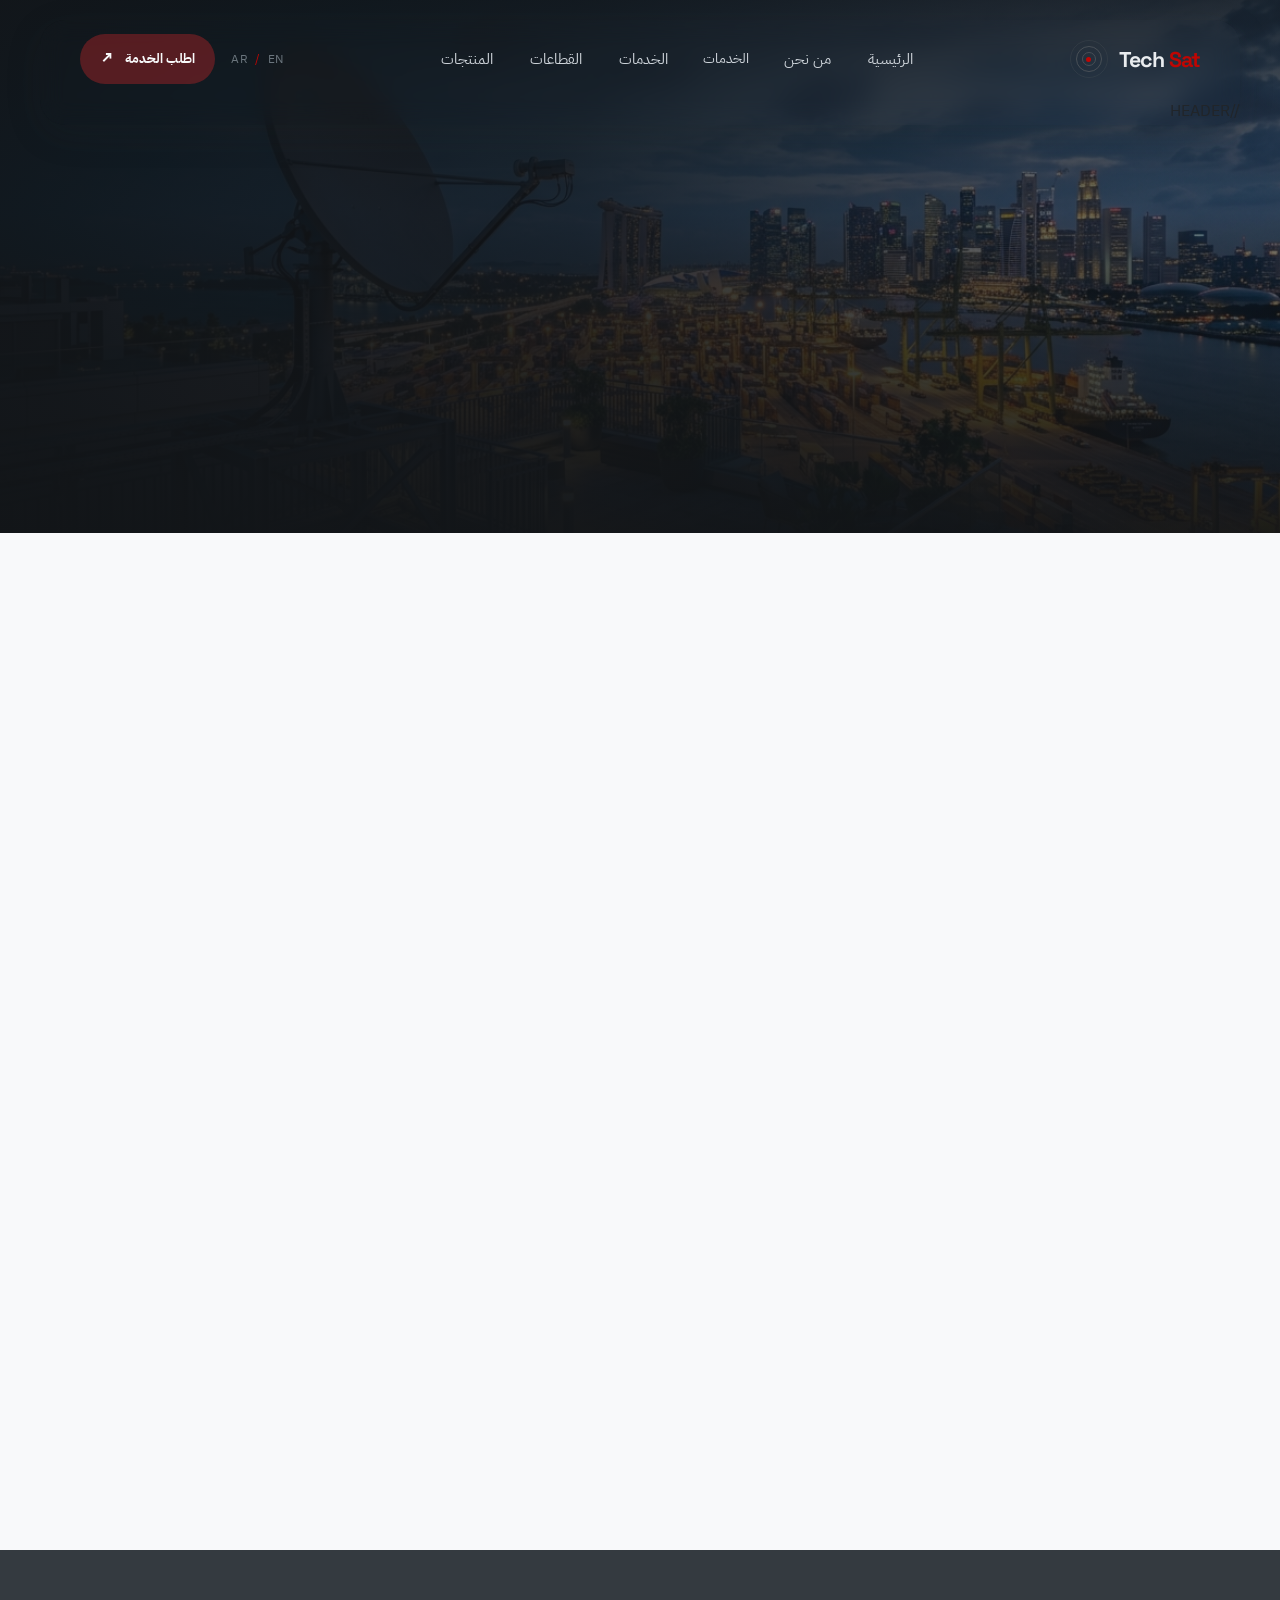
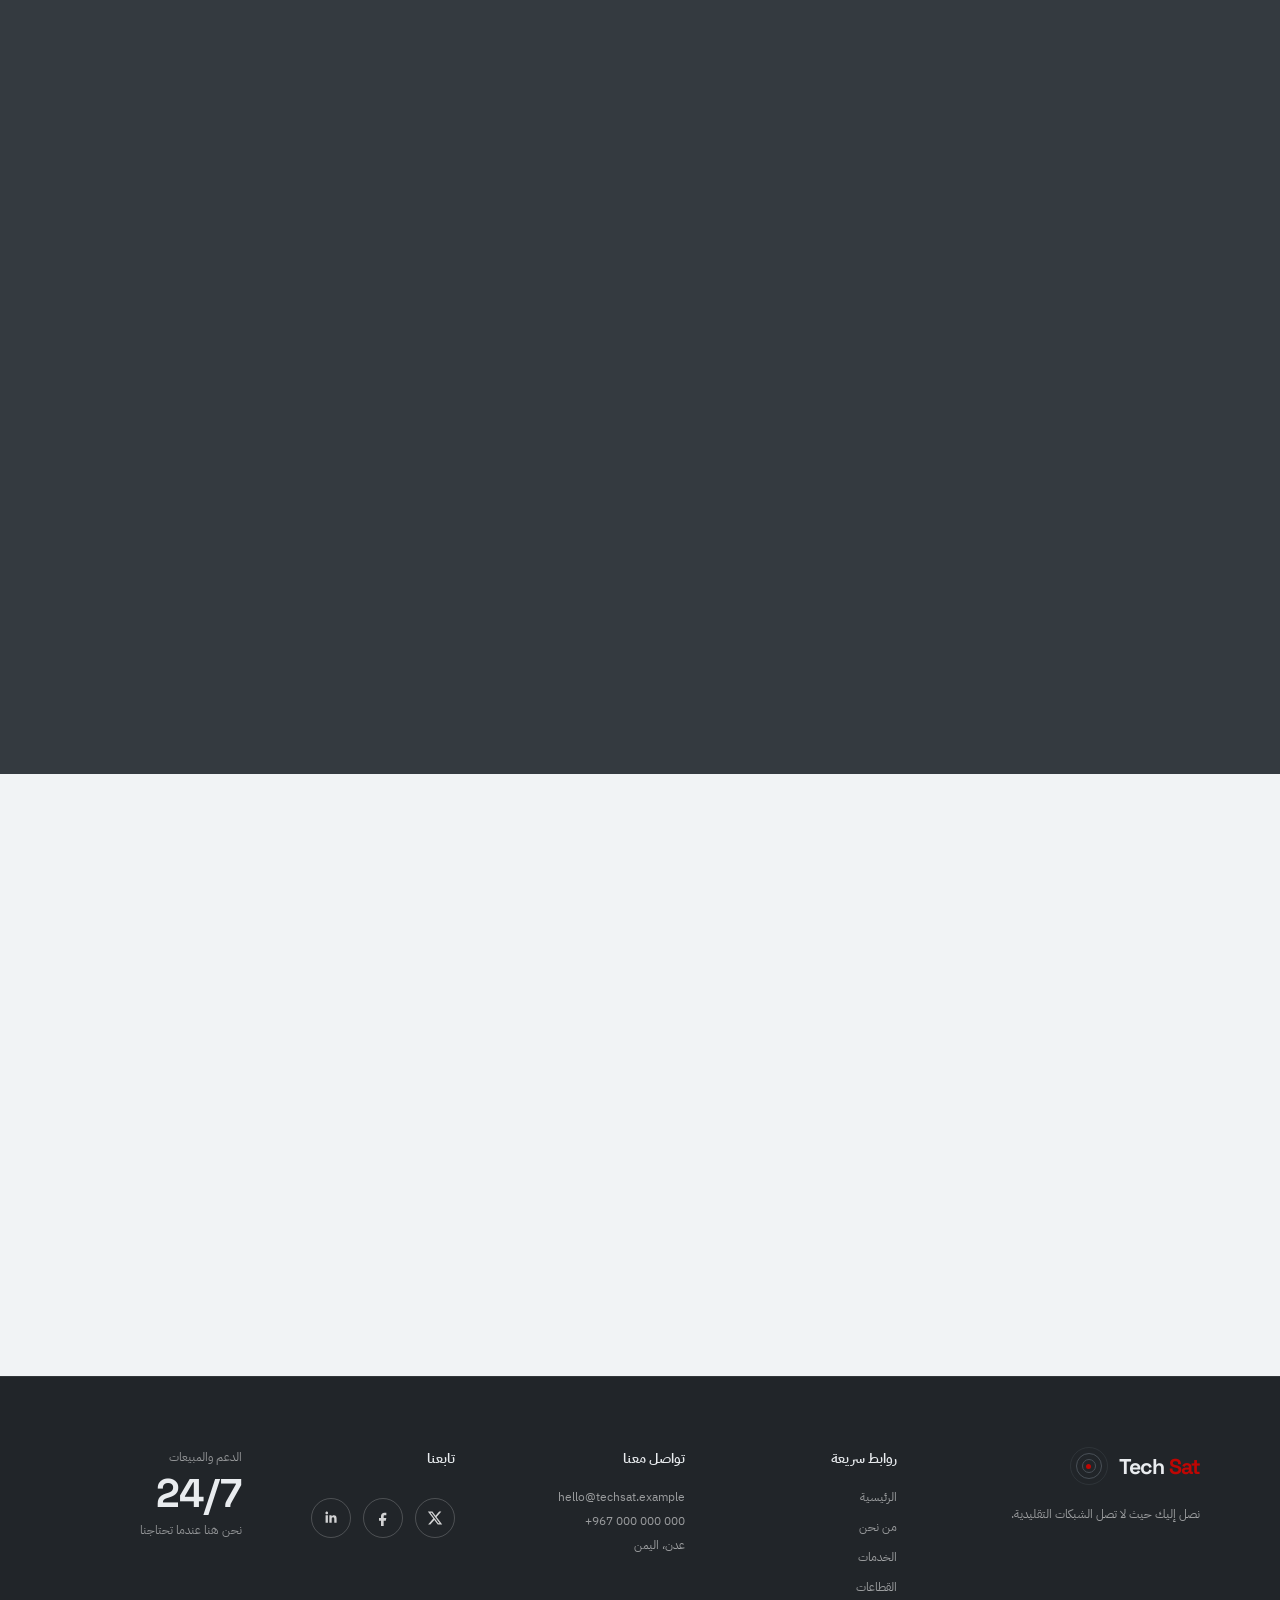
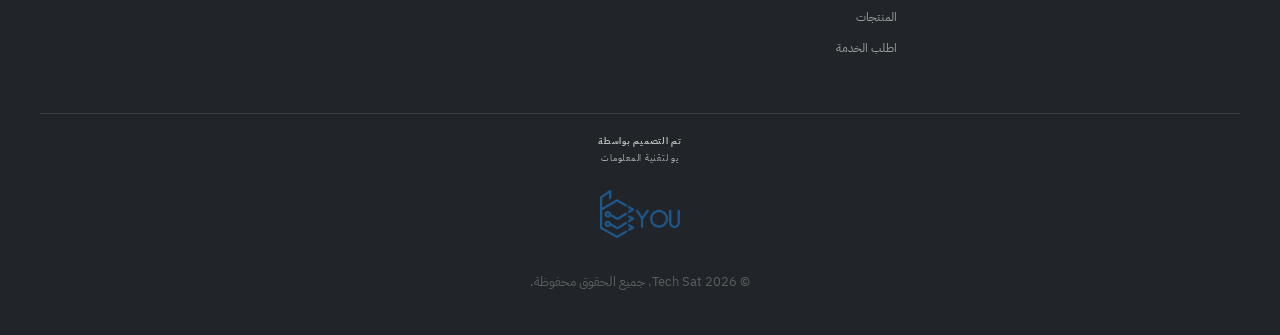
==== industry/corporate.html @ 4a8f8b13 "Add responsive styles and enhance JavaScript functionality - Introduced a new CSS file `tech-sat-res" ====
<!DOCTYPE html>
<html lang="ar" dir="rtl">

<head>
    <meta charset="UTF-8">
    <meta name="viewport" content="width=device-width, initial-scale=1.0">
    <meta name="description"
        content="حلول الاتصالات الفضائية VSAT واستمرارية الأعمال لقطاع الشركات، المقاولات، والمصارف من Tech Sat بشراكة استراتيجية مع IEC Telecom.">
    <title>قطاع الشركات | Tech Sat</title>
    <link rel="stylesheet" href="../tech-sat.css">
    <link rel="stylesheet" href="industry.css">
    <link rel="stylesheet" href="../header.css">
    <link rel="stylesheet" href="../footer.css">
</head>

<body>

    <div class="site-grid" aria-hidden="true"></div>

    <header class="site-header" id="site-header">
        <nav class="navbar container" aria-label="التنقل الرئيسي">

            <a class="brand" href="../index.html" aria-label="Tech Sat - الرئيسية">
                <span class="brand-mark" aria-hidden="true">
                    <span></span><span></span><span></span>
                </span>
                <span class="brand-name">Tech <b>Sat</b></span>
            </a>

            <button class="menu-toggle" type="button" aria-label="فتح القائمة" aria-expanded="false"
                aria-controls="main-menu">
                <span></span><span></span><span></span>
            </button>

            <ul class="nav-links" id="main-menu">
                <li><a class="nav-link" href="../index.html">الرئيسية</a></li>
                <li><a class="nav-link" href="../index.html#about">من نحن</a></li>

                <!-- الخدمات -->
                <li class="nav-dropdown">
                    <a class="nav-link dropdown-toggle" href="../index.html#services">
                        الخدمات
                    </a>
                    <div class="dropdown-menu">
                        <a href="../services/vsat.html">
                            <div><strong>VSAT</strong></div>
                        </a>
                        <a href="../services/broadband.html">
                            <div><strong>النطاق العريض</strong></div>
                        </a>
                        <a href="../services/voice-data.html">
                            <div><strong>الصوت والبيانات</strong></div>
                        </a>
                        <a href="../services/integration.html">
                            <div><strong>تكامل الأنظمة</strong></div>
                        </a>
                    </div>
                </li>

<li class="nav-dropdown">
    <button class="nav-link dropdown-toggle">
        الخدمات
    </button>

    <div class="dropdown-menu">

        <a href="../services/vsat.html">
            <div>
                <strong>VSAT</strong>
            </div>
        </a>

        <a href="../services/broadband.html">
            <div>
                <strong>النطاق العريض</strong>
            </div>
        </a>

        <a href="../services/voice-data.html">
            <div>
                <strong>الصوت والبيانات</strong>
            </div>
        </a>

        <a href="../services/integration.html">
            <div>
                <strong>تكامل الأنظمة</strong>
            </div>
        </a>

    </div>
</li>

                <li class="nav-dropdown">
                    <button class="nav-link dropdown-toggle">القطاعات</button>
                    <div class="dropdown-menu">
                        <a href="energy.html">
                            <div><strong>الطاقة</strong></div>
                        </a>
                        <a href="government.html">
                            <div><strong>الحكومة</strong></div>
                        </a>
                        <a href="corporate.html">
                            <div><strong>الشركات</strong></div>
                        </a>
                    </div>
                </li>

                <!-- المنتجات -->
                <li class="nav-dropdown">
                    <button class="nav-link dropdown-toggle">المنتجات</button>
                    <div class="dropdown-menu">
                        <a href="../Products/PR1.html">
                            <div><strong>Comtech CDM-625A</strong></div>
                        </a>
                        <a href="../Products/PR2.html">
                            <div><strong>iDirect iQ 200</strong></div>
                        </a>
                        <a href="../Products/PR3.html">
                            <div><strong>Newtec MDM2510</strong></div>
                        </a>
                    </div>
                </li>

            
            </ul>

            <div class="nav-actions">
                <button class="language-switch" type="button" aria-label="تبديل اللغة">
                    AR <span>/</span> EN
                </button>

                <a class="header-cta" href="#contact">
                   اطلب الخدمة
                    <span aria-hidden="true">↗</span>
                </a>
            </div>

        </nav>
        //HEADER
    </header>
    <main>

        <!--  SECTOR BANNER HERO  -->
        <section class="sector-banner-hero" id="sector-hero">
            <img src="./industry-images/corporate-hero.jpg" alt="محطة اتصال فضائي لربط المقار الإقليمية والموانئ والشركات"
                class="banner-bg" loading="eager">
            <div class="banner-overlay"></div>

            <div class="container">
                <div class="sector-banner-content reveal">



                    <div class="sector-badge">

                        حلول الشركات، المقاولات، والمصارف
                    </div>

                    <h1 class="sector-title">
                        استمرارية أعمال لا تتوقف، مهما بعدت المسافة
                    </h1>

                    <p class="sector-lead">
                        حلول VSAT عريضة النطاق، شبكات SD-WAN الهجينة، والنسخ الاحتياطي الفضائي
                        لربط الفروع البعيدة ومواقع المقاولات وأجهزة الصراف الآلي دون توقف
                    </p>

                    
                </div>
            </div>
        </section>

        <!--  CHALLENGES  -->
        <section class="sector-challenges-section" id="challenges">
            <div class="container">

                <div class="section-heading reveal">
                    <div>
                        <div class="eyebrow dark">
                            <span class="eyebrow-line"></span>
                            تحديات بيئة الأعمال المعاصرة
                        </div>
                        <h2>
                            كيف تهدد انقطاعات الشبكات <em>أرباح الشركات</em>؟
                        </h2>
                    </div>

                </div>

                <div class="challenges-grid">

                    <!-- Challenge 1 -->
                    <article class="challenge-card reveal">
                        <span class="challenge-badge-warning"> التحدي الأول</span>
                        <h3>توقف المعاملات المصرفية وشبكات ATM</h3>
                        <p>
                            انقطاع الإنترنت عن فروع البنوك أو أجهزة الصراف الآلي يسبب شلل العمليات اليومية،
                            وغضب العملاء، وغرامات الامتثال التنظيمي.
                        </p>
                        <div class="challenge-resolution">
                            <strong>حل Tech Sat الفضائي:</strong>
                            <span>خط احتياطي فضائي فوري (Auto-Backup) ينتقل إليه النظام تلقائياً دون أن يشعر
                                المستخدم.</span>
                        </div>
                    </article>

                    <!-- Challenge 2 -->
                    <article class="challenge-card reveal">
                        <span class="challenge-badge-warning"> التحدي الثاني</span>
                        <h3>مشاريع المقاولات في المواقع النائية</h3>
                        <p>
                            مشاريع الطرق، السدود، والمجمعات الإنشائية تبدأ في أراضٍ خالية من أي شبكات،
                            مما يعيق المهندسين عن رفع المخططات ومتابعة سلاسل الإمداد.
                        </p>
                        <div class="challenge-resolution">
                            <strong>حل Tech Sat الفضائي:</strong>
                            <span>تركيب محطة VSAT خلال 48 ساعة توفر إنترنت عريض النطاق وشبكة Wi-Fi تغطي كامل الموقع
                                الإنشائي.</span>
                        </div>
                    </article>

                    <!-- Challenge 3 -->
                    <article class="challenge-card reveal">
                        <span class="challenge-badge-warning"> التحدي الثالث</span>
                        <h3>تعقيد إدارة فروع جغرافية متناثرة</h3>
                        <p>
                            التعامل مع عدة مزودين محليين بجودات متباينة يرهق إدارات تقنية المعلومات (IT)
                            ويصعب الحفاظ على سياسة أمنية ومعايير خدمة موحدة.
                        </p>
                        <div class="challenge-resolution">
                            <strong>حل Tech Sat الفضائي:</strong>
                            <span>شبكة فضائية موحدة بعقد واحد، ومستوى خدمة SLA متماثل، ولوحة تحكم مركزية لجميع
                                فروعك.</span>
                        </div>
                    </article>

                </div>

            </div>
        </section>

        <!--  SOLUTIONS  -->
        <section class="sector-solutions-section" id="solutions">
            <div class="container">

                <div class="section-heading light-heading reveal">
                    <div>
                        <div class="eyebrow">
                            <span class="eyebrow-line"></span>
                            حلول أعمال متقدمة
                        </div>
                        <h2>
                            حزمة اتصالات شاملة <em>للشركات والمؤسسات</em>
                        </h2>
                    </div>

                </div>

                <div class="solutions-grid">

                    <!-- Solution 1 -->
                    <div class="solution-box reveal">
                        <div class="sol-icon" aria-hidden="true">
                            <svg xmlns="http://www.w3.org/2000/svg" viewBox="0 0 640 640">
                             <path d="M224 64L224 128L416 128L416 64L480 64L480 128L544 128L544 576L96 576L96 128L160 128L160 64L224 64zM160 192L160 512L480 512L480 192L160 192zM208 240L256 240L256 288L208 288L208 240zM304 240L352 240L352 288L304 288L304 240zM400 240L448 240L448 288L400 288L400 240zM208 320L256 320L256 368L208 368L208 320zM304 320L352 320L352 368L304 368L304 320zM400 320L448 320L448 368L400 368L400 320zM208 400L256 400L256 448L208 448L208 400zM304 400L352 400L352 448L304 448L304 400zM400 400L448 400L448 448L400 448L400 400z"/>
                                </svg>
                        </div>
                        <h3>إنترنت VSAT عريض النطاق للشركات (Enterprise Broadband)</h3>
                        <p>
                            سرعات تنزيل ورفع عالية ومستقرة، مخصصة لربط المقار الإقليمية والمكاتب الرئيسية
                            بالأنظمة السحابية (ERP, CRM, Office 365) وإجراء اجتماعات الفيديو بدقة HD.
                        </p>
                        <ul>
                            <li>سعات بيانات مخصصة دون قيود الاستخدام العادل</li>
                            <li>جودة خدمة QoS مخصصة لحركة بيانات التطبيقات الحساسة</li>
                            <li>عناوين IP ثابتة (Static IPs) لاستضافة السيرفرات والـ VPN</li>
                            <li>دعم متكامل لشبكات الصوت عبر بروتوكول الإنترنت VoIP</li>
                        </ul>
                    </div>

                    <!-- Solution 2 -->
                    <div class="solution-box reveal">
                       <div class="sol-icon" aria-hidden="true">
                            <svg xmlns="http://www.w3.org/2000/svg"viewBox="0 0 256 256">
                                <path d="M79.833,111.71582h-48c-.39527,0-.79029-.021-1.184-.05981-.17786-.0174-.35071-.05072-.52625-.07587-.21191-.0304-.42444-.05524-.63476-.09692-.19861-.03937-.39112-.094-.58594-.143-.18518-.04651-.37134-.08716-.55444-.14258-.18872-.05719-.37085-.12805-.55542-.19421-.18506-.06616-.37134-.12726-.55371-.2027-.1709-.07092-.33472-.15424-.50147-.23273-.18848-.08844-.37817-.17236-.56287-.27111-.15808-.08472-.3081-.18146-.46179-.273-.18261-.10859-.36719-.212-.54516-.33112-.166-.11127-.32215-.23541-.4823-.35461-.15369-.11451-.31116-.22156-.46045-.34436-.2843-.23353-.55628-.48121-.818-.73945-.019-.01879-.03991-.0343-.05883-.05322s-.03467-.0401-.05347-.0592c-.25855-.2619-.50635-.53406-.74-.81873-.12012-.146-.22461-.29992-.33667-.45019-.1217-.16321-.24829-.32245-.3617-.49189-.11853-.17712-.22155-.3609-.32971-.54278-.092-.15442-.18921-.30512-.27417-.46393-.09887-.18451-.18261-.37414-.271-.5625-.07849-.16681-.16187-.33057-.23279-.50146-.076-.18372-.13757-.37128-.20422-.5578-.06543-.183-.13575-.36341-.19239-.55036-.05713-.18829-.09912-.37945-.1466-.56982-.04749-.18933-.10071-.3761-.13892-.56891-.04382-.22077-.07031-.44367-.10168-.66614-.0232-.1654-.05506-.32782-.07154-.4953-.03906-.39618-.06006-.7937-.05981-1.19147V51.71582a12,12,0,0,1,24,0v19.0293l13.456-13.45606a100.11524,100.11524,0,0,1,141.42188,0,12.0001,12.0001,0,0,1-16.97071,16.97071,76.08737,76.08737,0,0,0-107.48046,0l-13.45606,13.456H79.833a12,12,0,0,1,0,24Zm156.27417,43.382c-.01636-.16748-.04834-.3299-.07154-.4953-.03125-.22247-.05786-.44537-.10156-.66614-.03833-.19281-.09155-.37958-.13916-.56891-.04736-.19037-.08935-.38153-.14648-.56982-.05664-.18726-.1272-.368-.19287-.55121-.06641-.1861-.12769-.37329-.20362-.55658-.07129-.17145-.15478-.33582-.2334-.50317-.08837-.18787-.17187-.377-.2705-.5611-.085-.15881-.18213-.30957-.27417-.464-.10816-.18188-.21118-.36566-.32984-.54278-.11328-.16944-.23974-.32868-.36157-.49189-.11206-.15027-.21655-.3042-.33667-.45019-.23364-.28467-.48144-.55683-.74-.81873-.0188-.0191-.03442-.04016-.05347-.0592s-.03979-.03443-.05883-.05322c-.26172-.25824-.5337-.50592-.81812-.73945-.15039-.12377-.30908-.23175-.46411-.3471-.15869-.118-.31323-.24115-.47778-.35138-.18018-.12073-.36719-.22571-.55249-.33563-.15113-.08991-.29859-.18506-.45411-.26838-.18676-.1-.3789-.185-.56982-.27453-.16455-.07733-.32593-.15955-.49438-.22949-.18555-.07679-.37525-.1391-.56348-.20624-.18115-.06476-.35986-.1344-.54492-.19055-.18946-.05732-.38159-.09961-.573-.14734-.18848-.04718-.37451-.10022-.56641-.13831-.22143-.04394-.44458-.07049-.66772-.10187-.1648-.02313-.32666-.05481-.49365-.07122-.39624-.03919-.79395-.06012-1.19165-.05994H176.167a12,12,0,0,0,0,24h19.0293l-13.45606,13.45605a76.08737,76.08737,0,0,1-107.48046,0,12.0001,12.0001,0,0,0-16.97071,16.97071,100.11464,100.11464,0,0,0,141.42188,0L212.167,185.25488v19.0293a12,12,0,0,0,24,0V156.28931C236.16724,155.89154,236.14624,155.494,236.10718,155.09784Z"/>
                             </svg>
                        </div>
                        <h3>النسخ الاحتياطي الذكي واستمرارية الأعمال (SD-WAN Backup)</h3>
                        <p>
                            دمج خط الأقمار الصناعية كمسار بديل نشط بجانب كابلات الألياف أو 4G. بمجرد تعطل
                            الخط الأرضي، تتحول حركة البيانات فوراً للأقمار الصناعية دون انقطاع العمليات.
                        </p>
                        <ul>
                            <li>تحويل تلقائي خلال أجزاء من الثانية (Zero-Downtime Failover)</li>
                            <li>توزيع الأحمال وموازنة النطاق الترددي (Load Balancing)</li>
                            <li>مثالي لأجهزة الصراف الآلي (ATM) ونقاط البيع (POS)</li>
                            <li>تقليل تكلفة الانقطاعات وحماية سمعة المؤسسة التجارية</li>
                        </ul>
                    </div>

                    <!-- Solution 3 -->
                    <div class="solution-box reveal">
                        <div class="sol-icon" aria-hidden="true">
    <svg
        xmlns="http://www.w3.org/2000/svg"
        viewBox="0 0 512.005 512.005">
        <path d="M256,384.003v76.8h76.8v-76.8H256z M307.2,435.203h-25.6v-25.6h25.6V435.203z"/>
        <path d="M358.4,384.003v76.8h76.8v-76.8H358.4z M409.6,435.203H384v-25.6h25.6V435.203z"/>
        <path d="M499.2,486.403h-12.8v-204.8h-25.6v-25.6h-25.6v25.6h-25.6v51.2H384v-51.2v-51.2h-25.6v51.2h-25.6v-76.8h-25.6v76.8v51.2h-25.6v-51.2H256v-51.2h-25.6v51.2h-25.6v204.8h-51.2v-281.6h25.6c14.14,0,25.6-11.46,25.6-25.6v-25.6h230.4v76.8h25.6v-76.8h25.6c11.87,0,22.187-8.166,24.917-19.721c2.731-11.554-2.85-23.467-13.466-28.774l-51.2-25.6c-3.558-1.775-7.475-2.705-11.452-2.705H156.399l-31.104-62.652c-4.403-8.806-13.363-14.148-22.886-14.148c-1.954,0-3.925,0.222-5.888,0.691C84.966,3.416,76.8,13.733,76.8,25.603v51.2H25.6c-14.14,0-25.6,11.46-25.6,25.6v25.6c0,14.14,11.46,25.6,25.6,25.6h51.2v25.6v307.2h-64c-7.074,0-12.8,5.726-12.8,12.8c0,7.074,5.726,12.8,12.8,12.8h486.4c7.074,0,12.8-5.726,12.8-12.8C512,492.129,506.274,486.403,499.2,486.403z M76.8,128.003H25.6v-25.6h51.2V128.003z M435.2,102.403l51.2,25.6H204.8c0-6.793-2.697-13.303-7.501-18.099l-7.492-7.501H435.2z M102.4,25.603l25.6,51.2h-25.6V25.603z M102.4,102.403h51.2l25.6,25.6v51.2h-76.8V102.403z M128,486.403h-25.6v-281.6H128V486.403z M460.8,486.403H230.4v-179.2H256v51.2h76.8v-51.2h25.6v51.2h76.8v-51.2h25.6V486.403z"/>
    </svg>
</div>
                        <h3>حلول الاتصال للمواقع الإنشائية والمخيمات الميدانية</h3>
                        <p>
                            حلول مرنة وقابلة للنقل تناسب دورة حياة المشاريع الإنشائية والتعدينية،
                            مع إمكانية فك المحطة ونقلها إلى موقع المشروع التالي بسهولة تامة.
                        </p>
                        <ul>
                            <li>تركيب سريع وجاهزية تشغيل خلال 48 ساعة من الطلب</li>
                            <li>تغطية Wi-Fi واسعة النطاق لمكاتب المهندسين وسكن العمال</li>
                            <li>عقود مرنة متناسبة مع مدة المشروع الإنشائي</li>
                            <li>باقات هجينة متوافقة مع مولدات الموقع والطاقة الشمسية</li>
                        </ul>
                    </div>

                </div>

            </div>
        </section>



        <!--  USE CASES  -->
        <section class="sector-use-cases-section">
            <div class="container">

                <div class="section-heading reveal">
                    <div>
                        <div class="eyebrow dark">
                            <span class="eyebrow-line"></span>
                            قصص نجاح وسيناريوهات تطبيق
                        </div>
                        <h2>
                            كيف تعتمد الشركات في <em>اليمن</em> على حلولنا؟
                        </h2>
                    </div>

                </div>

                <div class="use-case-grid">

                    <div class="use-case-card reveal">
                        <span class="uc-tag">القطاع المصرفي والمالي</span>
                        <h4>استمرارية شبكات الصراف الآلي ATM وفروع المحافظات</h4>
                        <p>
                            ربط فروع البنوك في المناطق الريفية والمنافذ الحدودية بشبكة VSAT موثوقة تضمن تنفيذ
                            الحوالات المالية وسحب الأموال الآلي دون توقف حتى عند انقطاع كوابل الألياف المحلية.
                        </p>
                    </div>

                    <div class="use-case-card reveal">
                        <span class="uc-tag">شركات المقاولات الكبرى</span>
                        <h4>ربط مكاتب مشاريع الطرق والإنشاءات</h4>
                        <p>
                            توفير إنترنت فضائي عالي السرعة لمخيمات المهندسين في مشاريع شق الطرق النائية،
                            مما مكنهم من مراجعة المخططات الهندسية السحابية وإرسال تقارير الإنجاز اليومية للإدارة.
                        </p>
                    </div>

                    <div class="use-case-card reveal">
                        <span class="uc-tag">الموانئ والمستودعات اللوجستية</span>
                        <h4>إدارة الشحنات وتتبع سلاسل الإمداد</h4>
                        <p>
                            تأمين الاتصال لمستودعات البضائع والموانئ الساحلية، وربط أجهزة المسح الباركودي
                            وأنظمة الجرد بسلاسة مع المقر العام لضمان عدم تأخر التخليص الجمركي للشحنات.
                        </p>
                    </div>

                </div>

            </div>
        </section>
    </main>



     <!--FOOTER-->
    <footer class="site-footer">

        <div class="container footer-grid">

            <div class="footer-brand">

                <a class="brand" href="../index.html">

                    <span class="brand-mark" aria-hidden="true">
                        <span></span>
                        <span></span>
                        <span></span>
                    </span>

                    <span class="brand-name">
                        Tech <b>Sat</b>
                    </span>

                </a>

                <p>
                    نصل إليك حيث لا تصل الشبكات التقليدية.
                </p>

            </div>

            <div>
                <h3>روابط سريعة</h3>

                <ul>
                    <li>
                        <a href="index.html#hero">الرئيسية</a>
                    </li>
                    <li>
                        <a href="index.html#about">من نحن</a>
                    </li>
                    <li>
                        <a href="index.html#services">الخدمات</a>
                    </li>
                    <li>
                        <a href="index.html#industries">القطاعات</a>
                    </li>
                    <li>
                        <a href="index.html#products">المنتجات</a>
                    </li>
                    <li>
                        <a href="index.html#contact">اطلب الخدمة</a>
                    </li>
                </ul>
            </div>

            <div>
                <h3>تواصل معنا</h3>

                <p>hello@techsat.example</p>

                <p dir="ltr">
                    +967 000 000 000
                </p>

                <p>
                   عدن، اليمن
                </p>
            </div>

             <!-- Social Media -->
                <div class="soical-icons">

                    <h3>
                        تابعنا
                    </h3>

                    <div class="social-icons">
                            <a href="#" class="social-icon">
                                <svg viewBox="0 0 24 24" aria-hidden="true">
                                     <path d="M18.244 2.25h3.308l-7.227 8.26 8.502 11.24h-6.657l-5.214-6.817-5.964 6.817H1.684l7.73-8.835L1.254 2.25H8.08l4.713 6.231L18.244 2.25Zm-1.161 17.52h1.833L7.084 4.126H5.117L17.083 19.77Z"/>
                                 </svg>
                            </a>

                            <a href="https://www.facebook.com/profile.php?id=100064730084237" class="social-icon">
                                <svg viewBox="0 0 24 24" aria-hidden="true">
                                    <path d="M14 8h3V4h-3c-2.8 0-5 2.2-5 5v3H6v4h3v8h4v-8h3.2l.8-4H13V9c0-.6.4-1 1-1Z"/>
                                 </svg>
                            
                            </a>

                        
                            <a href="https://www.linkedin.com" class="social-icon" target="_blank" rel="noopener noreferrer" aria-label="LinkedIn">
                                <svg viewBox="0 0 640 640" aria-hidden="true">
                                    <path d="M196.3 512L103.4 512L103.4 212.9L196.3 212.9L196.3 512zM149.8 172.1C120.1 172.1 96 147.5 96 117.8C96 103.5 101.7 89.9 111.8 79.8C121.9 69.7 135.6 64 149.8 64C164 64 177.7 69.7 187.8 79.8C197.9 89.9 203.6 103.6 203.6 117.8C203.6 147.5 179.5 172.1 149.8 172.1zM543.9 512L451.2 512L451.2 366.4C451.2 331.7 450.5 287.2 402.9 287.2C354.6 287.2 347.2 324.9 347.2 363.9L347.2 512L254.4 512L254.4 212.9L343.5 212.9L343.5 253.7L344.8 253.7C357.2 230.2 387.5 205.4 432.7 205.4C526.7 205.4 544 267.3 544 347.7L544 512L543.9 512z"/>
                                </svg>
                            </a>
                    </div>
                </div>

            <div class="footer-support">
                <span>الدعم والمبيعات</span>
                <strong>24/7</strong>
                <small>نحن هنا عندما تحتاجنا</small>
            </div>

        </div>

        <div class="container footer-bottom">
    <a href="https://www.facebook.com/youtechnology/" class="designed-by" target="_blank" rel="noopener noreferrer" aria-label="تم التصميم بواسطة يو لتقنية المعلومات">
        <span class="designed-title">تم التصميم بواسطة</span>
        <span class="company-name">يو لتقنية المعلومات</span>
        <img src="../images/you-logo.png" alt="يو لتقنية المعلومات" class="designer-logo">
    </a>

            <span class="copyright-text">
                © 2026 Tech Sat. جميع الحقوق محفوظة.
            </span>
        </div>

    </footer>

    <!--  UI ELEMENTS  -->
    <div class="site-toast" role="status" aria-live="polite"></div>

    <button class="back-to-top" type="button" aria-label="العودة إلى أعلى الصفحة">↑</button>

    <!--  JAVASCRIPT  -->
    <script src="../tech-sat.js"></script>
    <script src="../header.js"></script>

</body>

</html>
---- tech-sat.css ----
@import url('https://fonts.googleapis.com/css2?family=IBM+Plex+Sans+Arabic:wght@400;500;600;700&family=Space+Grotesk:wght@500;600;700&display=swap');


:root {
  --ink: rgb(33, 37, 41);
  --deep: #343a40;
  --forest: #495057;
  --green: #BF0603;
  --mint: #e9ecef;
  --paper: #f8f9fa;
  --cream: #e9ecef;
  --cream-soft: #e9ecef;
  --white: #f8f9fa;
  --line: rgba(73, 80, 87, 0.12);
  --muted: rgb(107, 117, 125);
  --light: #ced4da;
  --shadow: 0 20px 60px rgba(73, 80, 87, 0.351);
  --soft: 0 8px 28px rgba(73, 80, 87, 0.08);
  --signal: #BF0603;
  --signal-dark: #8D0801;
  --signal-light: rgba(191, 6, 3, 0.08);
  --signal-glow: rgba(191, 6, 3, 0.15);
  --radius-s: 12px;
  --radius-md: 18px;
  --radius-lg: 28px;
  --radius-pill: 999px;
  --display: 'Space Grotesk', 'IBM Plex Sans Arabic', sans-serif;
  --body: 'IBM Plex Sans Arabic', sans-serif;

  --space-xs: clamp(0.25rem, 0.5vw, 0.5rem);
  --space-sm: clamp(0.5rem, 1vw, 1rem);
  --space-md: clamp(1rem, 2vw, 1.5rem);
  --space-lg: clamp(1.5rem, 3vw, 2.5rem);
  --space-xl: clamp(2.5rem, 5vw, 4rem);
  --space-2xl: clamp(4rem, 8vw, 7rem);
  --space-3xl: clamp(5rem, 10vw, 9rem);

  --ease-out: cubic-bezier(0.22, 1, 0.36, 1);
  --ease-in-out: cubic-bezier(0.65, 0, 0.35, 1);
  --duration-fast: 200ms;
  --duration-base: 400ms;
  --duration-slow: 800ms;

  --max-width: 1200px;
  --nav-height: 72px;

  --radius-sm: 6px;
  --radius-md: 12px;
  --radius-lg: 20px;
}

* {
  box-sizing: border-box;
  margin: 0;
  padding: 0;
}

html {
  scroll-behavior: smooth;
}

body {
  background: var(--paper);
  color: var(--ink);
  font-family: var(--body);
  line-height: 1.7;
  overflow-x: hidden;
}

a {
  color: inherit;
  text-decoration: none;
}

button,
a {
  -webkit-tap-highlight-color: transparent;
}

button {
  font: inherit;
}


.container {
  width: 100%;
  max-width: var(--max-width);
  margin: 0 auto;
  padding: 0 clamp(1.25rem, 4vw, 2.5rem);
}

.section {
  padding: var(--space-3xl) 0;
  position: relative;
}

.section--tinted {
  background-color: var(--paper-panel);
}

.section-header {
  margin-bottom: var(--space-2xl);
}

.section-header p {
  margin-top: var(--space-md);
}

.label {
  font-family: var(--display);
  font-size: 0.75rem;
  font-weight: 500;
  letter-spacing: 0.08em;
  text-transform: uppercase;
  color: var(--ink-light);
}

.label--signal {
  color: var(--signal);
}

.kicker {
  font-family: var(--display);
  font-size: 1.25rem;
  font-weight: 500;
  letter-spacing: 0.1em;
  text-transform: uppercase;
  color: var(--signal);
  margin-bottom: var(--space-md);
  display: flex;
  align-items: center;
  gap: 0.75rem;
}

/* SITE GRID */

.site-grid {
  position: fixed;
  inset: 0;
  z-index: -2;
  pointer-events: none;
  opacity: 0.22;
  background-image:
    linear-gradient(
      rgba(73, 80, 87, 0.05) 1px,
      transparent 1px
    ),
    linear-gradient(
      90deg,
      rgba(73, 80, 87, 0.05) 1px,
      transparent 1px
    );
  background-size: 58px 58px;
  mask-image: linear-gradient(
    to bottom,
    #000 0%,
    transparent 78%
  );
}

/* HEADER */



/* =========================
   FULL IMAGE HERO
========================= */

.hero {
    position: relative;
    width: 100%;
    min-height: 720px;
    display: flex;
    align-items: center;
    overflow: hidden;
    isolation: isolate;
}

/* Full hero image */
.hero-background {
    position: absolute;
    inset: 0;
    width: 100%;
    height: 100%;
    object-fit: cover;
    z-index: -2;
}

/* Dark layer over image */
.hero-overlay {
    position: absolute;
    inset: 0;

    background: rgba(33, 37, 41, 0.58);

    z-index: -1;
}

/* Content */
.hero-content {
    position: relative;
    z-index: 2;

    width: 100%;
    max-width: 1200px;

    margin: 0 auto;
    padding: 120px 24px 80px;
}

/* Text */
.hero-copy {
    width: 100%;
    max-width: 700px;

    margin-right: 0;
    margin-left: auto;

    text-align: right;

    color: var(--white);
}

.hero-copy h1 {
    color: var(--white);

    font-size: clamp(3rem, 7vw, 6rem);
    line-height: 1.05;

    margin: 16px 0 24px;
}

.hero-copy p {
    max-width: 600px;

    color: rgba(248, 249, 250, 0.9);

    font-size: 1.15rem;
    line-height: 1.9;
}

.hero-actions {
    display: flex;
    gap: 14px;
    margin-top: 32px;
}

.button {
  display: inline-flex;
  align-items: center;
  justify-content: center;
  gap: 24px;
  border-radius: var(--radius-pill);
  padding: 14px 26px;
  font-weight: 700;
  font-size: 0.9rem;
  transition:
    transform 0.25s,
    box-shadow 0.25s,
    background 0.25s;
}

.button:hover {
  transform: translateY(-3px);
  box-shadow: var(--soft);
}

.button-primary {
  background: var(--forest);
  color: var(--white);
}

.button-primary:hover {
  background: var(--green);
}

.button-light {
  background: var(--cream);
  color: var(--ink);
}

.text-link {
  display: inline-flex;
  gap: 10px;
  align-items: center;
  color: var(--green);
  font-size: 0.9rem;
  border-bottom: 1px solid rgba(155, 34, 38, 0.3);
  padding-bottom: 4px;
}

.text-link span {
  font-size: 1.05rem;
}

.dark-link {
  color: var(--forest);
  border-color: rgba(73, 80, 87, 0.3);
}

/* HERO VISUAL */

.hero-visual {
  width: min(440px, 100%);
  aspect-ratio: 1;
  justify-self: end;
  position: relative;
  display: grid;
  place-items: center;
}
.hero-image {
    width: 100%;
    max-width: 600px;
    height: auto;
    display: block;
    object-fit: cover;
}



.live-dot {
  width: 6px;
  height: 6px;
  display: inline-block;
  margin-left: 7px;
  background: var(--green);
  border-radius: 50%;
  box-shadow: 0 0 10px rgba(155, 34, 38, 0.5);
}

.hero-bottom {
  display: flex;
  justify-content: space-between;
  align-items: center;
  color: var(--muted);
  border-top: 1px solid var(--line);
  padding-top: 18px;
  font-size: 0.78rem;
}

.scroll-cue i {
  font-style: normal;
  color: var(--green);
  font-size: 1.2rem;
  margin-right: 8px;
}

/* TRUST BAR */

.trust-bar {
  background: var(--cream);
  color: var(--forest);
}

.trust-items {
  min-height: 82px;
  display: grid;
  grid-template-columns: repeat(4, 1fr);
  align-items: center;
  overflow: hidden;
}

.trust-track {
  width: max-content;
  min-height: 82px;
  display: flex;
  align-items: center;
  animation: trustMarquee 24s linear infinite;
}

.trust-track:hover,
.trust-track:focus-within {
  animation-play-state: paused;
}

.trust-item {
  flex: 0 0 clamp(190px, 25vw, 290px);
  display: flex;
  justify-content: center;
  align-items: center;
  gap: 12px;
  border-left: 1px solid rgba(73, 80, 87, 0.12);
  font-size: 0.86rem;
  font-weight: 600;
}

.trust-item:last-child {
  border-left: 0;
}

.trust-icon {
  display: grid;
  place-items: center;
  width: 27px;
  height: 27px;
  border: 1px solid var(--green);
  border-radius: 50%;
  color: var(--green);
}

/* SECTIONS */

.section-pad {
  padding: 110px 0;
}

.stats-section,
.why-section,
.faq-section {
  background: var(--paper);
}

.stats-layout {
  display: grid;
  grid-template-columns: 0.85fr 1.15fr;
  gap: 100px;
  align-items: center;
}

.section-intro h2,
.section-heading h2,
.why-copy h2,
.faq-layout h2 {
  margin: 18px 0;
  font: 600 clamp(2.1rem, 4vw, 3.8rem) / 1.16 var(--body);
  letter-spacing: -0.06em;
}
.section-intro em,
.section-heading em,
.why-copy em,
.faq-layout em{
  font-style: normal;
  color: var(--green);
}
.section-intro p,
.section-heading > p {
  max-width: 390px;
  color: var(--muted);
  font-size: 0.98rem;
}

.section-intro .text-link {
  margin-top: 26px;
}

/* STATS */

.stats-grid {
  display: grid;
  grid-template-columns: repeat(2, 1fr);
  gap: 14px;
}

.stat-card {
  min-height: 190px;
  padding: 28px;
  display: flex;
  flex-direction: column;
  justify-content: space-between;
  color: var(--forest);
  background: var(--white);
  border: 1px solid var(--line);
  border-radius: var(--radius-md);
  box-shadow: 0 6px 22px rgba(73, 80, 87, 0.04);
  transition:
    transform 0.3s,
    box-shadow 0.3s;
}

.stat-card:hover {
  transform: translateY(-6px);
  box-shadow: var(--shadow);
  transition:
    transform 0.60s,
    box-shadow 0.3s;
}

.stat-card strong {
  font: 700 3.4rem var(--display);
  letter-spacing: -0.08em;
}

.stat-card span {
  color: var(--muted);
  font-size: 0.86rem;
}

.stat-card i {
  align-self: flex-start;
  font-style: normal;
  color: var(--green);
}

.stat-accent {
  background: var(--cream);
}

.stat-dark {
  color: var(--white);
  background: var(--forest);
}

.stat-dark span,
.stat-dark i {
  color: rgba(255, 255, 255, 0.65);
}

.stat-card .counter {
  min-width: 2.8ch;
}

/* ABOUT */

.about-section {
  background: var(--white);
  border-top: 1px solid var(--line);
  border-bottom: 1px solid var(--line);
}

.about-layout {
  display: grid;
  grid-template-columns: 1fr 1fr;
  gap: 110px;
  align-items: center;
}

.about-copy {
  max-width: 560px;
}

.about-copy h2 {
  margin: 18px 0;
  font: 600 clamp(2.2rem, 4vw, 4rem) / 1.12 var(--body);
  letter-spacing: -0.07em;
}

.about-copy .eyebrow {
  font-size: 1.15rem;
  color: var(--ink);
}

.about-copy h2 em {
  color: var(--green);
  font-style: normal;
}

.about-copy p {
  max-width: 540px;
  color: var(--muted);
  font-size: 1rem;
  line-height: 2;
}

.about-copy .text-link {
  margin-top: 28px;
}

.about-card {
  min-height: 390px;
  padding: 30px;
  display: flex;
  flex-direction: column;
  justify-content: space-between;
  color: var(--white);
  background: var(--forest);
  border-radius: var(--radius-lg);
  position: relative;
  overflow: hidden;
}

.about-card::before {
  content: '';
  position: absolute;
  width: 360px;
  height: 360px;
  border: 1px solid rgba(233, 236, 239, 0.14);
  border-radius: 50%;
  top: 50%;
  left: 50%;
  transform: translate(-50%, -50%);
  box-shadow:
    0 0 0 52px rgba(233, 236, 239, 0.025),
    0 0 0 105px rgba(233, 236, 239, 0.025);
}

.about-card-top,
.about-card-bottom {
  display: flex;
  justify-content: space-between;
  align-items: center;
  position: relative;
  z-index: 1;
}

.about-card-label {
  color: rgba(255, 255, 255, 0.6);
  font-size: 0.78rem;
}

.about-card-mark {
  color: var(--cream);
  font: 700 1.25rem var(--display);
  letter-spacing: 0.04em;
}

.about-network {
  min-height: 210px;
  position: relative;
  display: grid;
  place-items: center;
  z-index: 1;
}

.about-network::before,
.about-network::after {
  content: '';
  position: absolute;
  border: 1px solid rgba(233, 236, 239, 0.28);
  border-radius: 50%;
}

.about-network::before {
  width: 175px;
  height: 175px;
}

.about-network::after {
  width: 95px;
  height: 95px;
}

.about-center {
  width: 60px;
  height: 60px;
  display: grid;
  place-items: center;
  border: 1px solid var(--cream);
  border-radius: 50%;
  color: var(--cream);
  font: 700 1.1rem var(--display);
  background: rgba(52, 58, 64, 0.3);
  z-index: 2;
}

.about-point {
  position: absolute;
  width: 10px;
  height: 10px;
  border-radius: 50%;
  background: var(--cream);
  box-shadow: 0 0 15px rgba(233, 236, 239, 0.5);
  z-index: 2;
}

.point-one {
  top: 10%;
  right: 23%;
}

.point-two {
  bottom: 17%;
  right: 10%;
}

.point-three {
  bottom: 9%;
  left: 23%;
}

.about-line {
  position: absolute;
  height: 1px;
  background: linear-gradient(
    90deg,
    transparent,
    var(--cream),
    transparent
  );
  opacity: 0.65;
  transform-origin: right center;
  z-index: 1;
}

.line-one {
  width: 150px;
  top: 31%;
  right: 29%;
  transform: rotate(32deg);
}

.line-two {
  width: 145px;
  bottom: 25%;
  right: 27%;
  transform: rotate(-28deg);
}

.about-card-bottom {
  align-items: end;
}

.about-card-bottom strong {
  font-size: 1.2rem;
}

.about-card-bottom span {
  color: rgba(255, 255, 255, 0.55);
  font-size: 0.75rem;
}

/* SERVICES */

.services-section {
  background: var(--cream-soft);
  position: relative;
  isolation: isolate;
  overflow: hidden;
}

.services-section::before {
  content: '';
  position: absolute;
  width: 620px;
  height: 620px;
  top: 8%;
  left: -260px;
  border-radius: 50%;
  background: radial-gradient(
    circle,
    rgba(233, 236, 239, 0.5),
    rgba(73, 80, 87, 0.04) 42%,
    transparent 70%
  );
  filter: blur(4px);
  animation: ambientDrift 12s ease-in-out infinite alternate;
  pointer-events: none;
}

.services-section > .container {
  position: relative;
  z-index: 1;
}

.section-heading {
  display: flex;
  justify-content: space-between;
  align-items: end;
  gap: 30px;
  margin-bottom: 50px;
}

.section-heading > p {
  margin-bottom: 24px;
}

.services-list {
  border-top: 1px solid var(--line);
}

.service-row {
  --pointer-x: 50%;
  --pointer-y: 50%;

  display: grid;
  grid-template-columns: 58px 66px 1fr;
  align-items: center;
  gap: 23px;
  padding: 26px 0;
  border-bottom: 1px solid var(--line);
  position: relative;
  overflow: hidden;
  background: transparent;
  cursor: pointer;
  text-decoration: none;
  color: inherit;
  transition:
    transform 0.35s ease,
    box-shadow 0.35s ease,
    padding 0.35s ease;
}

.service-row::before {
  content: '';
  position: absolute;
  inset: 10px auto 10px 0;
  width: 3px;
  border-radius: 3px;
  background: var(--green);
  transform: scaleY(0);
  transform-origin: center;
  transition: transform 0.35s ease;
  z-index: 1;
}

.service-row::after {
  content: '';
  position: absolute;
  width: 180px;
  height: 180px;
  left: var(--pointer-x);
  top: var(--pointer-y);
  transform: translate(-50%, -50%);
  border-radius: 50%;
  background: radial-gradient(
    circle,
    rgba(233, 236, 239, 0.5),
    transparent 68%
  );
  opacity: 0;
  pointer-events: none;
  transition: opacity 0.3s;
}

.service-row:hover {
  padding-inline: 0;
  background: transparent;
  transform: translateY(-5px);
  box-shadow: 0 12px 25px rgba(73, 80, 87, 0.08);
}

.service-row:hover::after {
  opacity: 1;
}

.service-row:hover::before {
  transform: scaleY(1);
}

.service-row > * {
  position: relative;
  z-index: 1;
}

.service-row:hover .service-icon {
  transform: scale(1.08);
  box-shadow: 0 8px 20px rgba(73, 80, 87, 0.18);
}

.service-number {
  color: var(--green);
  font: 600 0.8rem var(--display);
}

.service-icon {
  width: 52px;
  height: 52px;
  display: grid;
  place-items: center;
  color: var(--white);
  background: var(--forest);
  border-radius: var(--radius-s);
  font-size: 1.65rem;
  transition:
    transform 0.35s ease,
    box-shadow 0.35s ease,
    background 0.25s,
    color 0.25s;
}

.service-icon.icon-light {
  color: var(--forest);
  background: var(--cream);
}

.service-content h3 {
  font-size: 1.2rem;
  color: var(--ink);
}

.service-content h3 span {
  color: var(--muted);
  font-size: 0.95rem;
  font-weight: 400;
}

.service-content > p {
  margin: 4px 0 10px;
  color: var(--muted);
  font-size: 0.87rem;
}

.service-content ul {
  display: flex;
  flex-wrap: wrap;
  gap: 18px;
  list-style: none;
  color: var(--forest);
  font-size: 0.76rem;
}

.service-content li::before {
  content: '✓';
  color: var(--green);
  margin-left: 6px;
}

.services-cta {
  margin-top: 45px;
  padding: 35px 40px;
  display: flex;
  align-items: center;
  justify-content: space-between;
  gap: 25px;
  background: var(--forest);
  color: var(--white);
  border-radius: var(--radius-lg);
}

.services-cta h3 {
  margin: 8px 0 2px;
  font-size: 1.5rem;
}

.services-cta p {
  color: rgba(255, 255, 255, 0.62);
  font-size: 0.85rem;
}

/* INDUSTRIES */

.industries-section {
  color: var(--white);
  background: var(--forest);
  position: relative;
  overflow: hidden;
}

.industries-section::before {
  content: '';
  position: absolute;
  width: 600px;
  height: 600px;
  border: 1px solid rgba(233, 236, 239, 0.12);
  border-radius: 50%;
  top: -250px;
  left: -180px;
  box-shadow:
    0 0 0 70px rgba(233, 236, 239, 0.02),
    0 0 0 140px rgba(233, 236, 239, 0.02);
}

.light-heading {
  position: relative;
}

.light-heading h2 em {
  color: var(--cream);
}

.light-heading > p {
  color: rgba(255, 255, 255, 0.55);
}

.industry-grid {
  display: grid;
  grid-template-columns: repeat(3, 1fr);
  gap: 12px;
  position: relative;
}

.industry-card {
  min-height: 190px;
  padding: 25px;
  border: 1px solid rgba(233, 236, 239, 0.16);
  border-radius: var(--radius-md);
  display: flex;
  flex-direction: column;
  justify-content: end;
  position: relative;
  overflow: hidden;
  transition:
    transform 0.3s,
    background 0.3s,
    border 0.3s;
}

.industry-card:hover {
  transform: translateY(-7px);
  background: rgba(233, 236, 239, 0.1);
  border-color: var(--cream);
}

.industry-feature {
  grid-row: span 2;
  min-height: 392px;
  background: linear-gradient(
    145deg,
    var(--deep),
    rgba(73, 80, 87, 0.35)
  );
}

.industry-symbol {
  position: absolute;
  top: 24px;
  right: 25px;
  color: var(--cream);
  font-size: 2rem;
}

.industry-card strong {
  font-size: 1.4rem;
}

.industry-card small {
  margin-top: 4px;
  color: rgba(255, 255, 255, 0.55);
  font-size: 0.76rem;
}

.industry-card i {
  position: absolute;
  left: 25px;
  bottom: 25px;
  font-style: normal;
  color: var(--cream);
}

/* WHY */

.why-section {
  background:
    radial-gradient(
      circle at 12% 48%,
      rgba(233, 236, 239, 0.3),
      transparent 27%
    ),
    var(--paper);
}

.why-section::before {
  border-color: rgba(73, 80, 87, 0.08);
  box-shadow: none;
}

.why-layout {
  display: grid;
  grid-template-columns: 0.85fr 1.15fr;
  align-items: center;
  gap: 100px;
}

.why-visual {
  aspect-ratio: 1;
  min-height: 420px;
  max-width: 420px;
  display: grid;
  place-items: center;
  position: relative;
  color: var(--cream);
  background: linear-gradient(
    145deg,
    var(--forest),
    var(--deep)
  );
  border-radius: var(--radius-lg);
  overflow: hidden;
  box-shadow: var(--shadow);
}

.why-visual::before,
.why-visual::after {
  content: '';
  position: absolute;
  border: 1px solid rgba(233, 236, 239, 0.2);
  border-radius: 50%;
}

.why-visual::before {
  width: 72%;
  height: 72%;
  animation: whyOrbit 9s linear infinite;
}

.why-visual::after {
  width: 48%;
  height: 48%;
  animation: whyOrbit 6s linear infinite reverse;
}

.why-visual span {
  z-index: 1;
  text-align: center;
  font: 600 2.5rem / 1 var(--display);
  letter-spacing: 0.1em;
}

.why-visual span b {
  color: var(--white);
  font-weight: 600;
}

.why-signal {
  position: absolute;
  width: 150%;
  height: 1px;
  background: var(--cream);
  opacity: 0.35;
  transform: rotate(-35deg);
  animation: signalSweep 5s infinite;
}

.why-copy h2 em {
  color: var(--green);
}

.why-eyebrow {
  display: inline-flex;
  align-items: center;
  gap: 10px;
  font-size: 1.2rem;
  font-weight: 700;
  letter-spacing: 0.05em;
  color: var(--ink);
  padding-bottom: 8px;
  border-bottom: 4px solid var(--green);
  margin-bottom: 14px;
}

.why-eyebrow .eyebrow-line {
  display: none;
}

.why-list {
  margin-top: 35px;
}

.why-list > div {
  display: flex;
  align-items: start;
  gap: 20px;
  padding: 16px 0;
  border-bottom: 1px solid var(--line);
}

.why-point {
  cursor: pointer;
  border-radius: var(--radius-s);
  padding-inline: 0;
  transition:
    background 0.25s,
    padding 0.25s,
    transform 0.25s;
}

.why-point:hover,
.why-point:focus-visible,
.why-point.is-selected {
  background: rgba(233, 236, 239, 0.3);
  padding-inline: 16px;
  transform: translateX(-5px);
  outline: none;
}

.why-point.is-selected p strong {
  color: var(--green);
}
/* ============================================================
   توهج الخيار النشط في "لماذا Tech Sat"
   ============================================================ */
.why-point.is-selected {
  background: rgba(191, 6, 3, 0.05);
  border-right: 3px solid var(--green);
  padding-inline: 16px;
  transform: translateX(-5px);
  transition: background 0.5s ease, border-color 0.5s ease, transform 0.4s ease;
}

.why-point.is-selected p strong {
  color: var(--green);
  transition: color 0.3s ease;
}



.why-list > div > b {
  color: var(--green);
  font: 0.8rem var(--display);
}

.why-list p {
  display: flex;
  flex-direction: column;
  gap: 3px;
}

.why-list strong {
  font-size: 0.95rem;
}

.why-list span {
  color: var(--muted);
  font-size: 0.78rem;
}

.why-display {
  transition:
    opacity 0.25s,
    transform 0.25s;
}

.why-display-caption {
  position: absolute;
  bottom: 70px;
  z-index: 1;
  color: rgba(233, 236, 239, 0.95);
  font-size: 1rem;
  font-weight: 500;
  letter-spacing: 0.03em;
  text-shadow: 0 1px 8px rgba(0, 0, 0, 0.4);
  transition:
    opacity 0.25s,
    transform 0.25s;
}

.why-orbit-node {
  position: absolute;
  width: 9px;
  height: 9px;
  border-radius: 50%;
  background: var(--cream);
  box-shadow: 0 0 18px rgba(233, 236, 239, 0.6);
  z-index: 2;
}

.why-orbit-node.node-one {
  top: 18%;
  right: 24%;
  animation: nodeFloat 4s ease-in-out infinite;
}

.why-orbit-node.node-two {
  bottom: 23%;
  left: 19%;
  animation: nodeFloat 4s ease-in-out 1.4s infinite;
}

/* FAQ */

.faq-section {
  background: var(--cream-soft);
}

.faq-layout {
  display: grid;
  grid-template-columns: 0.8fr 1.2fr;
  gap: 110px;
  align-items: start;
}

.faq-list {
  border-top: 1px solid var(--line);
}

.faq-list details {
  padding: 0;
  margin-bottom: 10px;
  border: 1px solid transparent;
  background: rgba(255, 255, 255, 0.5);
  border-radius: var(--radius-md);
  transition:
    border-color 0.25s,
    background 0.25s,
    box-shadow 0.25s;
}

.faq-list details:hover {
  border-color: rgba(73, 80, 87, 0.18);
  background: rgba(255, 255, 255, 0.75);
}

.faq-list details[open] {
  border-color: rgba(73, 80, 87, 0.25);
  background: var(--white);
  box-shadow: var(--soft);
}

.faq-list summary {
  min-height: 64px;
  padding: 18px 22px;
  list-style: none;
  display: flex;
  justify-content: space-between;
  align-items: center;
  cursor: pointer;
  font-weight: 600;
}

.faq-list summary::-webkit-details-marker {
  display: none;
}

.faq-list summary span {
  width: 27px;
  height: 27px;
  display: grid;
  place-items: center;
  border: 1px solid rgba(155, 34, 38, 0.3);
  border-radius: 50%;
  color: var(--green);
  font: 1.2rem var(--display);
  line-height: 1;
  transition: transform 0.25s;
}

.faq-list details[open] summary span {
  transform: rotate(45deg);
}

.faq-list details p {
  max-width: none;
  margin: 0 22px;
  padding: 0 0 20px 0;
  border-top: 1px solid var(--line);
  color: var(--muted);
  font-size: 0.88rem;
  line-height: 1.9;
}

.faq-list details p::before {
  content: '↳';
  margin-left: 9px;
  color: var(--green);
  font-family: var(--display);
}

.faq-list details[open] p {
  animation: faqReveal 0.35s ease both;
}

/* CTA & Contact Section */

.cta-section {
  background: var(--ink);
  color: var(--white);
  position: relative;
  overflow: hidden;
}

.cta-section .container {
  display: grid;
  grid-template-columns: 1fr 1fr;
  gap: var(--space-2xl);
  align-items: start;
}

.btn-primary {
  display: inline-flex;
  align-items: center;
  gap: 10px;
  padding: 13px 26px;
  background: rgba(155, 34, 38, 0.792);
  color: var(--white);
  font-weight: 700;
  font-size: 0.92rem;
  border-radius: var(--radius-pill);
  border: none;
  cursor: pointer;
  box-shadow: 0 4px 18px rgba(191, 6, 3, 0.35);
  transition: transform 0.25s, background 0.25s, box-shadow 0.25s;
}

.btn-primary:hover {
  transform: translateY(-2px);
  background: var(--green);
  box-shadow: 0 8px 25px var(--green);
}
.btn-secondary {
    display: inline-flex;
  align-items: center;
  gap: 10px;
  padding: 13px 26px;
  background: transparent;
  color: var(--white);
  font-weight: 700;
  font-size: 0.92rem;
  border-radius: var(--radius-pill);
  border: 1px solid var(--light);
  cursor: pointer;
 
  transition: transform 0.25s, background 0.25s, box-shadow 0.25s;
}

.btn-secondary:hover {
    background: rgba(255, 255, 255, 0.08);
}

.cta-content h2 {
  color: var(--white);
  margin-bottom: var(--space-md);
}

.cta-content p {
  color: rgba(255, 255, 255, 0.65);
  margin-bottom: var(--space-xl);
  max-width: 45ch;
}

.cta-content .kicker {
  color: var(--signal);
}

.cta-content .kicker::before {
  background: var(--signal);
}

/* Contact Form */
.contact-form {
  background: rgba(255, 255, 255, 0.05);
  border: 1px solid rgba(255, 255, 255, 0.1);
  border-radius: var(--radius-md);
  padding: var(--space-xl);
}
.form-grid {
  display: grid;
  grid-template-columns: 1fr 1fr;
  gap: var(--space-md);
}

.form-group {
  display: flex;
  flex-direction: column;
  gap: 0.4rem;
}
.form-group.full-width {
  grid-column: 1 / -1;
}

.form-group label {
  font-family: var(--body);
  font-size: 0.7rem;
  font-weight: 500;
  letter-spacing: 0.08em;
  text-transform: uppercase;
  color: rgba(255, 255, 255, 0.5);
}
.form-group input,
.form-group textarea,
.form-group select {
  width: 100%;
  padding: 0.75rem 1rem;
  background: rgba(255, 255, 255, 0.07);
  border: 1px solid rgba(255, 255, 255, 0.12);
  border-radius: var(--radius-sm);
  color: var(--white);
  font-size: 0.95rem;
  transition: all var(--duration-fast);
}

.form-group input::placeholder,
.form-group textarea::placeholder {
  color: rgba(255, 255, 255, 0.3);
}

.form-group input:focus,
.form-group textarea:focus,
.form-group select:focus {
  border-color: var(--signal);
  background: rgba(255, 255, 255, 0.1);
  box-shadow: 0 0 0 3px rgba(191, 6, 3, 0.15);
}

.form-group select {
  appearance: none;
  background-image: url("data:image/svg+xml,%3Csvg xmlns='http://www.w3.org/2000/svg' width='12' height='12' viewBox='0 0 12 12'%3E%3Cpath d='M3 5l3 3 3-3' stroke='%23ffffff' stroke-width='1.5' fill='none' stroke-linecap='round'/%3E%3C/svg%3E");
  background-repeat: no-repeat;
  background-position: right 1rem center;
  padding-right: 2.5rem;
}
[dir="rtl"] .form-group select {
  background-position: left 1rem center;
  padding-right: 1rem;
  padding-left: 2.5rem;
}

.form-group select option {
  background: var(--ink);
  color: var(--white);
}

.form-group textarea {
  resize: vertical;
  min-height: 100px;
}

.form-submit {
  margin-top: var(--space-md);
}

.form-submit .btn-primary {
  width: 100%;
  justify-content: center;
}


/* Hidden honeypot */
.form-honey {
  position: absolute;
  left: -9999px;
  opacity: 0;
  pointer-events: none;
}

/* CTA Background Decoration */
.cta-bg-decoration {
  position: absolute;
  top: -20%;
  right: -10%;
  width: 60%;
  height: 140%;
  opacity: 0.03;
  pointer-events: none;
}

[dir="rtl"] .cta-bg-decoration {
  right: auto;
  left: -10%;
}

/* FOOTER */


/* REVEAL */

.reveal {
  opacity: 0;
  transform: translateY(22px);
  transition:
    opacity 0.7s ease,
    transform 0.7s ease;
}

.reveal.visible {
  opacity: 1;
  transform: translateY(0);
}

.reveal-delay {
  transition-delay: 0.18s;
}

/* TOAST */

.site-toast {
  position: fixed;
  left: 28px;
  bottom: 28px;
  z-index: 30;
  max-width: 280px;
  padding: 12px 16px;
  color: var(--white);
  background: var(--forest);
  border-right: 3px solid var(--cream);
  font-size: 0.78rem;
  border-radius: var(--radius-s);
  box-shadow: var(--shadow);
  opacity: 0;
  transform: translateY(15px);
  pointer-events: none;
  transition:
    opacity 0.25s,
    transform 0.25s;
}

.site-toast.visible {
  opacity: 1;
  transform: translateY(0);
}

/* BACK TO TOP */

.back-to-top {
  position: fixed;
  left: 28px;
  bottom: 28px;
  z-index: 15;
  width: 42px;
  height: 42px;
  display: grid;
  place-items: center;
  border: 1px solid rgba(73, 80, 87, 0.25);
  border-radius: 50%;
  color: var(--white);
  background: var(--forest);
  font: 1.3rem var(--display);
  cursor: pointer;
  opacity: 0;
  transform: translateY(15px);
  pointer-events: none;
  transition:
    opacity 0.25s,
    transform 0.25s,
    background 0.25s;
}

.back-to-top.visible {
  opacity: 1;
  transform: translateY(0);
  pointer-events: auto;
}

.back-to-top:hover {
  background: var(--green);
}

/* DISABLED */

.is-disabled,
.is-disabled:hover {
  opacity: 0.48;
  cursor: not-allowed;
  transform: none;
  box-shadow: none;
  filter: grayscale(0.25);
}

/* FOCUS */

.button:focus-visible,
.text-link:focus-visible,
.header-cta:focus-visible,
.nav-link:focus-visible,
.language-switch:focus-visible,
.menu-toggle:focus-visible,
.industry-card:focus-visible,
.back-to-top:focus-visible,
summary:focus-visible {
  outline: 3px solid var(--green);
  outline-offset: 4px;
}

/* ANIMATIONS */

@keyframes radarPulse {
  0%,
  100% {
    transform: scale(0.97);
    opacity: 0.7;
  }

  50% {
    transform: scale(1.03);
    opacity: 1;
  }
}

@keyframes corePulse {
  0%,
  100% {
    transform: scale(0.92);
    opacity: 0.7;
  }

  50% {
    transform: scale(1.08);
    opacity: 0;
  }
}

@keyframes signalSweep {
  0% {
    transform: rotate(-35deg) translateX(-70%);
  }

  55%,
  100% {
    transform: rotate(-35deg) translateX(70%);
  }
}

@keyframes nodeSignal {
  from {
    transform: scale(1);
    box-shadow: 0 0 12px rgba(155, 34, 38, 0.2);
  }

  to {
    transform: scale(1.22);
    box-shadow: 0 0 30px rgba(155, 34, 38, 0.65);
  }
}

@keyframes ambientDrift {
  from {
    transform: translate3d(-20px, 0, 0) scale(0.9);
  }

  to {
    transform: translate3d(120px, 35px, 0) scale(1.14);
  }
}

@keyframes whyOrbit {
  from {
    transform: rotate(0deg);
  }

  to {
    transform: rotate(360deg);
  }
}

@keyframes nodeFloat {
  0%,
  100% {
    transform: translateY(0);
  }

  50% {
    transform: translateY(-12px);
  }
}

@keyframes faqReveal {
  from {
    opacity: 0;
    transform: translateY(-6px);
  }

  to {
    opacity: 1;
    transform: translateY(0);
  }
}

@keyframes trustMarquee {
  from {
    transform: translateX(0);
  }

  to {
    transform: translateX(50%);
  }
}

/* SCANNING STATE */

.hero-visual.is-scanning .radar-ring {
  animation-duration: 1.4s;
  border-color: rgba(155, 34, 38, 0.5);
}

.hero-visual.is-scanning .signal-node {
  animation: nodeSignal 1.1s ease-in-out infinite alternate;
}

.hero-visual.is-scanning .satellite-core {
  background: var(--forest);
  color: var(--white);
  box-shadow: 0 18px 50px rgba(73, 80, 87, 0.3);
}

.satellite-core small {
  display: block;
  position: absolute;
  bottom: 22px;
  color: var(--green);
  font: 500 0.58rem var(--body);
  opacity: 0;
  transform: translateY(5px);
  transition:
    opacity 0.25s,
    transform 0.25s;
}

.satellite-core:hover,
.satellite-core:focus-visible {
  transform: scale(1.06);
  box-shadow: 0 18px 44px rgba(155, 34, 38, 0.22);
}

.satellite-core:hover small,
.satellite-core:focus-visible small {
  opacity: 1;
  transform: translateY(0);
}
---- industry/industry.css ----
/*  SECTOR PAGES STYLES  */

/* Breadcrumbs */
.breadcrumbs {
  display: flex;
  align-items: center;
  gap: 8px;
  font-size: 0.85rem;
  margin-bottom: 22px;
  color: rgba(233, 236, 239, 0.65);
}

.breadcrumbs a {
  color: rgba(233, 236, 239, 0.75);
  transition: color 0.2s;
}

.breadcrumbs a:hover {
  color: var(--white);
}

.breadcrumbs span.separator {
  opacity: 0.4;
  font-size: 0.75rem;
}

.breadcrumbs span.current {
  color: var(--green);
  font-weight: 600;
}

/* =========================
   CTA
========================= */

.product-cta {
    padding: 110px 0;

    color: var(--white);

    background: var(--ink);
}

.cta-content {
    max-width: 700px;

    text-align: center;

    margin: 0 auto;
}

.cta-content .eyebrow {
    display: block;

    margin-bottom: 12px;

    color: #ff6b68;

    font-size: 0.8rem;
    font-weight: 700;
}

.cta-content h2 {
    margin-bottom: 15px;
    padding: 3%;
    font: 700 clamp(2rem, 4vw, 3.2rem) / 1.2 var(--display);
}

.cta-content p {
    margin-bottom: 30px;

    color: var(--light);
}


/* Sector Hero */
.sector-hero {
  position: relative;
  min-height: 520px;
  padding: clamp(130px, 15vw, 160px) 0 clamp(60px, 8vw, 90px);
  background:
    radial-gradient(circle at 80% 20%, rgba(191, 6, 3, 0.12), transparent 45%),
    radial-gradient(circle at 10% 70%, rgba(73, 80, 87, 0.35), transparent 50%),
    linear-gradient(145deg, #181b1e 0%, #212529 55%, #2c3238 100%);
  color: var(--white);
  overflow: hidden;
  border-bottom: 1px solid rgba(255, 255, 255, 0.07);
}

.sector-hero::after {
  content: '';
  position: absolute;
  inset: 0;
  background-image:
    linear-gradient(rgba(255, 255, 255, 0.03) 1px, transparent 1px),
    linear-gradient(90deg, rgba(255, 255, 255, 0.03) 1px, transparent 1px);
  background-size: 48px 48px;
  pointer-events: none;
  opacity: 0.4;
}

.sector-hero-grid {
  display: grid;
  grid-template-columns: 1.15fr 0.85fr;
  align-items: center;
  gap: clamp(2rem, 5vw, 4rem);
  position: relative;
  z-index: 1;
}

.sector-badge {
  display: inline-flex;
  align-items: center;
  gap: 8px;
  padding: 6px 16px;
  background: rgba(191, 6, 3, 0.12);
  border: 1px solid rgba(191, 6, 3, 0.35);
  border-radius: var(--radius-pill);
  color: var(--white);
  font-size: 0.82rem;
  font-weight: 600;
  margin-bottom: 16px;
}

.sector-badge .icon {
  color: var(--green);
  font-size: 1rem;
}

.sector-title {
  font-size: clamp(2.2rem, 5vw, 3.4rem);
  font-weight: 700;
  line-height: 1.25;
  margin-bottom: 18px;
  color: var(--white);
}

.sector-title em {
  color: var(--green);
  font-style: normal;
}

.sector-lead {
  font-size: clamp(1rem, 1.8vw, 1.15rem);
  line-height: 1.8;
  color: rgba(233, 236, 239, 0.82);
  max-width: 640px;
  margin-bottom: 28px;
}

.sector-hero-actions {
  display: flex;
  flex-wrap: wrap;
  gap: 14px;
  margin-bottom: 35px;
}

.btn-primary {
  display: inline-flex;
  align-items: center;
  gap: 10px;
  padding: 13px 26px;
  background: var(--green);
  color: var(--white);
  font-weight: 700;
  font-size: 0.92rem;
  border-radius: var(--radius-pill);
  border: none;
  cursor: pointer;
  box-shadow: 0 4px 18px rgba(191, 6, 3, 0.35);
  transition: transform 0.25s, background 0.25s, box-shadow 0.25s;
}

.btn-primary:hover {
  transform: translateY(-2px);
  background: var(--signal-dark);
  box-shadow: 0 8px 25px rgba(191, 6, 3, 0.45);
}

.btn-outline {
  display: inline-flex;
  align-items: center;
  gap: 10px;
  padding: 13px 24px;
  background: rgba(255, 255, 255, 0.06);
  color: var(--white);
  font-weight: 600;
  font-size: 0.92rem;
  border-radius: var(--radius-pill);
  border: 1px solid rgba(255, 255, 255, 0.2);
  transition: transform 0.25s, background 0.25s, border-color 0.25s;
}

.btn-outline:hover {
  transform: translateY(-2px);
  background: rgba(255, 255, 255, 0.12);
  border-color: var(--cream);
}

.sector-stats-strip {
  display: grid;
  grid-template-columns: repeat(3, 1fr);
  gap: 16px;
  border-top: 1px solid rgba(255, 255, 255, 0.1);
  padding-top: 24px;
}

.sector-stat-box strong {
  display: block;
  font: 700 1.6rem var(--display);
  color: var(--white);
  direction: ltr;
  text-align: right;
}

.sector-stat-box strong span {
  color: var(--green);
}

.sector-stat-box span.stat-desc {
  font-size: 0.78rem;
  color: rgba(233, 236, 239, 0.65);
}

/* Sector Hero Graphic Card */
.sector-hero-visual {
  background: linear-gradient(145deg, rgba(73, 80, 87, 0.4), rgba(33, 37, 41, 0.7));
  border: 1px solid rgba(233, 236, 239, 0.18);
  border-radius: var(--radius-lg);
  padding: 30px;
  position: relative;
  box-shadow: 0 20px 45px rgba(0, 0, 0, 0.35);
  backdrop-filter: blur(10px);
}

/*  FULL IMAGE BANNER HERO  */

.sector-banner-hero {
  position: relative;
  width: 100%;
  min-height: 440px;
  display: flex;
  align-items: center;
  overflow: hidden;
  isolation: isolate;
  padding: clamp(120px, 13vw, 150px) 0 clamp(50px, 6vw, 70px);
  border-bottom: 1px solid rgba(255, 255, 255, 0.08);
}

.sector-banner-hero .banner-bg {
  position: absolute;
  inset: 0;
  width: 100%;
  height: 100%;
  object-fit: cover;
  object-position: center;
  z-index: -2;
  transform: scale(1.02);
  transition: transform 1s cubic-bezier(0.2, 0.8, 0.2, 1);
}

.sector-banner-hero:hover .banner-bg {
  transform: scale(1.05);
}

.sector-banner-hero .banner-overlay {
  position: absolute;
  inset: 0;
  z-index: -1;
  background:
    linear-gradient(90deg, rgba(18, 21, 24, 0.94) 0%, rgba(18, 21, 24, 0.84) 45%, rgba(18, 21, 24, 0.52) 100%),
    linear-gradient(180deg, rgba(18, 21, 24, 0.7) 0%, transparent 40%, rgba(18, 21, 24, 0.92) 100%);
}

.sector-banner-content {
  position: relative;
  z-index: 2;
  width: 100%;
  max-width: 820px;
  color: var(--white);
}

.sector-banner-content .breadcrumbs {
  margin-bottom: 16px;
}

.sector-banner-content .sector-badge {
  margin-bottom: 14px;
}

.sector-banner-content .sector-title {
  font-size: clamp(2.2rem, 5vw, 3.5rem);
  font-weight: 700;
  line-height: 1.18;
  margin-bottom: 40px;
  color: var(--white);
  text-shadow: 0 2px 14px rgba(0, 0, 0, 0.6);
}

.sector-banner-content .sector-title em {
  color: var(--green);
  font-style: normal;
}

.sector-banner-content .sector-lead {
  font-size: clamp(1rem, 1.6vw, 1.15rem);
  line-height: 1.75;
  color: rgba(233, 236, 239, 0.92);
  max-width: 680px;
  margin-bottom: 26px;
  text-shadow: 0 1px 8px rgba(0, 0, 0, 0.5);
}

.sector-banner-content .sector-hero-actions {
  display: flex;
  flex-wrap: wrap;
  gap: 14px;
  margin-bottom: 26px;
}

.sector-banner-stats {
  display: inline-flex;
  flex-wrap: wrap;
  gap: 20px 32px;
  padding-top: 20px;
  border-top: 1px solid rgba(255, 255, 255, 0.15);
}

.sector-banner-stat {
  display: flex;
  align-items: baseline;
  gap: 8px;
}

.sector-banner-stat strong {
  font: 700 1.45rem var(--display);
  color: var(--white);
  direction: ltr;
}

.sector-banner-stat strong span {
  color: var(--green);
}

.sector-banner-stat span.stat-desc {
  font-size: 0.82rem;
  color: rgba(233, 236, 239, 0.78);
}

.sector-visual-top {
  display: flex;
  justify-content: space-between;
  align-items: center;
  margin-bottom: 24px;
  border-bottom: 1px solid rgba(255, 255, 255, 0.08);
  padding-bottom: 14px;
}

.sector-visual-title {
  font-size: 0.85rem;
  font-weight: 600;
  letter-spacing: 0.04em;
  color: rgba(255, 255, 255, 0.75);
}

.sector-pulse-badge {
  display: inline-flex;
  align-items: center;
  gap: 6px;
  font-size: 0.74rem;
  color: #51cf66;
  background: rgba(81, 207, 102, 0.1);
  padding: 4px 10px;
  border-radius: var(--radius-pill);
  border: 1px solid rgba(81, 207, 102, 0.25);
}

.sector-pulse-badge::before {
  content: '';
  width: 6px;
  height: 6px;
  border-radius: 50%;
  background: #51cf66;
  box-shadow: 0 0 8px #51cf66;
  animation: pulseDot 2s infinite;
}

@keyframes pulseDot {

  0%,
  100% {
    opacity: 1;
    transform: scale(1);
  }

  50% {
    opacity: 0.4;
    transform: scale(0.8);
  }
}

.sector-feature-list {
  display: flex;
  flex-direction: column;
  gap: 14px;
}

.sector-feature-item {
  display: flex;
  align-items: flex-start;
  gap: 12px;
  background: rgba(255, 255, 255, 0.04);
  padding: 12px 16px;
  border-radius: var(--radius-md);
  border: 1px solid rgba(255, 255, 255, 0.06);
  transition: transform 0.2s, background 0.2s;
}

.sector-feature-item:hover {
  transform: translateX(-4px);
  background: rgba(255, 255, 255, 0.08);
}

.sector-feature-item .icon-circle {
  width: 32px;
  height: 32px;
  border-radius: 50%;
  background: rgba(191, 6, 3, 0.15);
  color: var(--green);
  display: grid;
  place-items: center;
  font-size: 0.95rem;
  flex-shrink: 0;
}

.sector-feature-item strong {
  display: block;
  font-size: 0.9rem;
  color: var(--white);
  margin-bottom: 2px;
}

.sector-feature-item small {
  display: block;
  font-size: 0.76rem;
  color: rgba(233, 236, 239, 0.65);
}

/* Challenges Section */
.sector-challenges-section {
  padding: clamp(60px, 8vw, 90px) 0;
  background: var(--paper);
}

.challenges-grid { 
  display: flex; 
  flex-direction: column; 
  margin-top: 20px; 
}
.challenge-card { 
  display: grid; 
  grid-template-columns: 1fr 1fr; 
  column-gap: 40px; 
  align-items: center; 
  padding: 32px 0; 
  border-bottom: 1px solid var(--line); 
}
.challenge-badge-warning { 
  grid-column: 1; 
  grid-row: 1; 
}
.challenge-card h3 { 
  grid-column: 1; 
  grid-row: 2; 
}
.challenge-card p  { 
  grid-column: 1; 
  grid-row: 3; 
}
.challenge-resolution { 
  grid-column: 2; grid-row: 1 / span 3; 
  padding: 18px 22px; 
} 



.challenge-badge-warning {
  display: inline-flex;
  align-items: center;
  gap: 6px;
  font-size: 0.75rem;
  font-weight: 600;
  color: #e03131;
  padding: 4px 10px;
  border-radius: var(--radius-pill);
  margin-bottom: 16px;
  align-self: flex-start;
}

.challenge-card h3 {
  font-size: 1.25rem;
  margin-bottom: 10px;
  color: var(--ink);
}

.challenge-card p {
  color: var(--muted);
  font-size: 0.88rem;
  line-height: 1.7;
  margin-bottom: 20px;
  flex-grow: 1;
}



.challenge-resolution strong {
  display: block;
  font-size: 0.82rem;
  color: var(--green);
  margin-bottom: 2px;
}

.challenge-resolution span {
  font-size: 0.8rem;
  color: var(--ink);
}

/* Solutions Section */
.sector-solutions-section {
  padding: clamp(70px, 9vw, 100px) 0;
  background: var(--deep);
  color: var(--white);
  position: relative;
}

.solutions-grid {
  display: grid;
  grid-template-columns: repeat(auto-fit, minmax(320px, 1fr));
  gap: 20px;
  margin-top: 46px;
}

.solution-box {
  position: relative;
  background: rgba(255, 255, 255, 0.04);
  border: 1px solid rgba(233, 236, 239, 0.13);
  border-radius: 14px;
  padding: 32px 28px;
  overflow: hidden;
  transition: border-color var(--duration-fast) var(--ease-out),
    background var(--duration-fast) var(--ease-out);
}

.solution-box::before {
  content: "";
  position: absolute;
  top: 0;
  inset-inline-start: 0;
  width: 54px;
  height: 3px;
  background: var(--signal-on-dark);
}

.solution-box:hover {
   transform: none;
  background: rgba(255, 255, 255, 0.06);
  border-color: rgba(233, 236, 239, 0.28);
}

.solution-box .sol-icon {
    display: flex;
    align-items: right;
    justify-content: right;
    color: var(--cream);
}

.solution-box .sol-icon svg {
    width: 25px;
    height: 25px;
    fill: currentColor;
}

.solution-box h3 {
  font-size: 1.2rem;
  color: var(--white);
  margin-bottom: 12px;
}

.solution-box p {
  color: rgba(233, 236, 239, 0.7);
  font-size: 0.88rem;
  line-height: 1.8;
  margin-bottom: 0;
}

.solution-box ul {
   list-style: none;
  padding: 18px 0 0;
  margin: 20px 0 0;
  border-top: 1px solid rgba(233, 236, 239, 0.13);
  display: flex;
  flex-direction: column;
  gap: 11px;
}

.solution-box ul li {
  display: block;
  position: relative;
  padding-inline-start: 18px;
  font-size: 0.83rem;
  line-height: 1.7;
  color: rgba(248, 249, 250, 0.78);
}

.solution-box ul li::before {
   content: "";
  position: absolute;
  inset-inline-start: 0;
  top: 0.62em;
  width: 6px;
  height: 6px;
  border-radius: 50%;
  background: var(--signal-on-dark);
  font-weight: normal;
}

/* Technical Specifications */
.sector-specs-section {
  padding: clamp(60px, 8vw, 90px) 0;
  background: var(--paper);
}

.specs-grid {
  display: grid;
  grid-template-columns: repeat(auto-fit, minmax(260px, 1fr));
  gap: 20px;
  margin-top: 36px;
}

.spec-card {
  background: var(--white);
  border: 1px solid var(--line);
  border-radius: var(--radius-md);
  padding: 24px;
  box-shadow: var(--soft);
  text-align: center;
  transition: transform 0.25s, box-shadow 0.25s;
}

.spec-card:hover {
  transform: translateY(-4px);
  box-shadow: var(--shadow);
}

.spec-card .spec-icon {
  font-size: 2rem;
  color: var(--green);
  margin-bottom: 12px;
  display: block;
}

.spec-card strong {
  display: block;
  font-size: 1.05rem;
  color: var(--ink);
  margin-bottom: 6px;
}

.spec-card p {
  font-size: 0.82rem;
  color: var(--muted);
  line-height: 1.6;
}

/* Use Cases */
.sector-use-cases-section {
  padding: clamp(60px, 8vw, 90px) 0;
  background: #f1f3f5;
}

.use-case-grid {
  display: grid;
  grid-template-columns: repeat(auto-fit, minmax(320px, 1fr));
  gap: 24px;
  margin-top: 36px;
}

.use-case-card {
  background: var(--white);
  border-radius: var(--radius-md);
  border: 1px solid var(--line);
  padding: 26px;
  box-shadow: var(--soft);
}

.use-case-card .uc-tag {
  font-size: 0.75rem;
  font-weight: 700;
  color: var(--green);
  letter-spacing: 0.05em;
  margin-bottom: 10px;
  display: block;
}

.use-case-card h4 {
  font-size: 1.15rem;
  margin-bottom: 10px;
  color: var(--ink);
}

.use-case-card p {
  font-size: 0.85rem;
  color: var(--muted);
  line-height: 1.7;
}

/* Quote Box */
.sector-quote-card {
  background: var(--ink);
  color: var(--white);
  border-radius: var(--radius-lg);
  padding: clamp(30px, 5vw, 50px);
  border: 1px solid rgba(255, 255, 255, 0.1);
  box-shadow: var(--shadow);
}

.sector-quote-grid {
  display: grid;
  grid-template-columns: 1fr 1.2fr;
  gap: 40px;
  align-items: center;
}

@media (max-width: 900px) {
  .sector-quote-grid {
    grid-template-columns: 1fr;
  }
}

/* Cross-Sector Switcher */
.sector-switcher-section {
  padding: clamp(50px, 6vw, 70px) 0;
  background: var(--ink);
  color: var(--white);
  border-top: 1px solid rgba(255, 255, 255, 0.08);
}

.switcher-grid {
  display: grid;
  grid-template-columns: repeat(auto-fit, minmax(280px, 1fr));
  gap: 18px;
  margin-top: 28px;
}

.switcher-card {
  display: flex;
  align-items: center;
  gap: 18px;
  padding: 20px 24px;
  border-radius: var(--radius-md);
  border: 1px solid rgba(255, 255, 255, 0.12);
  background: rgba(255, 255, 255, 0.04);
  transition: transform 0.25s, background 0.25s, border-color 0.25s;
  color: var(--white);
}

.switcher-card:hover {
  transform: translateX(-6px);
  background: rgba(255, 255, 255, 0.08);
  border-color: var(--green);
}

.switcher-card .sw-icon {
  font-size: 1.8rem;
  color: var(--cream);
}

.switcher-card strong {
  display: block;
  font-size: 1.1rem;
}

.switcher-card small {
  color: rgba(255, 255, 255, 0.55);
  font-size: 0.78rem;
}

.switcher-card .sw-arrow {
  margin-right: auto;
  color: var(--green);
  font-weight: bold;
  font-size: 1.2rem;
}

/* Responsive adjustments for Sector Pages */
@media (max-width: 900px) {
  .sector-hero-grid {
    grid-template-columns: 1fr;
  }

  .sector-stats-strip {
    grid-template-columns: 1fr;
    gap: 12px;
  }
}
---- header.css ----
.site-header {
 position: fixed;
    top: 20px;
    right: 0;
    left: 0;
    z-index: 1000;

    width: min(1200px, calc(100% - 40px));
    margin: 0 auto;

    
    border: 0x solid rgba(73, 80, 87, 0.12);
    border-radius:25px;

    box-shadow: 0 10px 35px rgba(33, 37, 41, 0.15);

    backdrop-filter: blur(12px);
    -webkit-backdrop-filter: blur(12px);

    transition:
        top 0.60s ease,
        width 0.60s ease,
        background 0.60s ease,
        box-shadow 0.6s ease;
}

.site-header.scrolled {
  top: 12px;

    background: var(--ink);

    box-shadow: 0 12px 40px rgba(33, 37, 41, 0.2);
}


.navbar {
  min-height: 78px;
  display: flex;
  align-items: center;
  gap: 34px;
}

.brand {
  display: inline-flex;
  align-items: center;
  gap: 11px;
  direction: ltr;
  white-space: nowrap;
}

.brand-mark {
  width: 38px;
  height: 38px;
  border: 1px solid rgba(73, 80, 87, 0.35);
  border-radius: 50%;
  display: grid;
  place-items: center;
  position: relative;
}

.brand-mark::before,
.brand-mark::after {
  content: '';
  position: absolute;
  border: 1px solid var(--forest);
  border-radius: 50%;
}

.brand-mark::before {
  inset: 5px;
}

.brand-mark::after {
  inset: 11px;
}

.brand-mark span {
  width: 5px;
  height: 5px;
  border-radius: 50%;
  background: var(--green);
  z-index: 1;
}

.brand-mark span:not(:first-child) {
  display: none;
}

.brand-name {
  font: 700 1.34rem var(--display);
  letter-spacing: -0.04em;
  color: var(--cream);
}

.brand-name b {
  color: var(--green);
}
.brand-name-h {
  font: 700 1.34rem var(--display);
  letter-spacing: -0.04em;
  color: var(--ink);
}
.brand-name-h b {
  color: var(--green);
}

.nav-links {
  list-style: none;
  display: flex;
  align-items: center;
  gap: 5px;
  margin-inline: auto;
}



.nav-link {
  display: block;
  padding: 9px 16px;
  color: var(--light);
  background:0;
  font-size: 0.91rem;
  transition:  
  background 0.25s;
  border-radius: var(--radius-pill);
  margin-inline:0.25s,
  color 0.25s;

    
}
.site-header.scrolled .nav-link{
  color: var(--light);
}


.nav-link:hover,
.nav-link.active {
  color: var(--light);
  background: rgba(73, 80, 87, 0.08);
}

/* Sectors nav dropdown */
.nav-item.has-dropdown {
  position: relative;
}
 
.nav-link-row {
  display: flex;
  align-items: center;
}
 
.nav-caret-btn {
  display: inline-flex;
  align-items: center;
  justify-content: center;
  width: 24px;
  height: 24px;
  padding: 0;
  margin-inline-start: -6px;
  border: 0;
  background: transparent;
  color: inherit;
  cursor: pointer;
}
 
.nav-caret {
  display: inline-block;
  font-size: 0.7rem;
  line-height: 1;
  transition: transform 0.25s ease;
}
 
.nav-item.has-dropdown:hover .nav-caret,
.nav-item.has-dropdown.is-open .nav-caret {
  transform: rotate(180deg);
}
 
/*.nav-dropdown {
  position: absolute;
  top: calc(100% + 10px);
  right: 0;
  min-width: 170px;
  margin: 0;
  list-style: none;
  background: var(--deep);
  border: 1px solid rgba(255, 255, 255, 0.1);
  border-radius: var(--radius-s);
  box-shadow: var(--shadow);
  padding: 8px;
  opacity: 0;
  visibility: hidden;
  transform: translateY(-8px);
  transition: opacity 0.2s ease, transform 0.2s ease, visibility 0.2s;
  z-index: 60;
}
 */
.nav-item.has-dropdown:hover .nav-dropdown,
.nav-item.has-dropdown.is-open .nav-dropdown {
  opacity: 1;
  visibility: visible;
  transform: translateY(0);
}
 
.nav-dropdown li + li {
  margin-top: 2px;
}
 
.nav-dropdown a {
  display: block;
  padding: 9px 14px;
  border-radius: var(--radius-s);
  color: var(--light);
  font-size: 0.88rem;
  transition: background 0.2s ease, color 0.2s ease;
}
 
.nav-dropdown a:hover,
.nav-dropdown a:focus-visible {
  background: var(--signal-light);
  color: var(--white);
}
 
@media (max-width: 820px) {
  .nav-dropdown {
        position: relative;
        display: block;
        width: 100%;
    }
 
  .nav-item.has-dropdown.is-open .nav-dropdown {
    max-height: 220px;
    padding: 4px 0 4px 14px;
  }
 
  .nav-link-row {
    justify-content: space-between;
  }
 
  .nav-caret-btn {
    width: 40px;
    height: 40px;
  }
}

.nav-actions {
  display: flex;
  align-items: center;
  gap: 16px;
}

.language-switch {
  color: var(--muted);
  background: transparent;
  border: 0;
  cursor: pointer;
  font-size: 0.78rem;
  letter-spacing: 0.06em;
}

.language-switch span {
  color: var(--green);
  margin: 0 3px;
}

.header-cta {
  padding: 11px 20px;
  color: var(--white);
  background: rgba(155, 34, 38, 0.5);
  font-size: 0.83rem;
  font-weight: 700;
  border-radius: var(--radius-pill);
  transition:
    transform 0.25s,
    background 0.25s,
    box-shadow 0.25s;
}

.header-cta:hover {
  transform: translateY(-2px);
  background: var(--green);
  box-shadow: var(--soft);
}

.header-cta span {
  margin-right: 8px;
  font-size: 1rem;
}

.menu-toggle {
  display: none;
  border: 0;
  background: transparent;
  color: var(--ink);
  cursor: pointer;
}

.menu-toggle span {
  width: 25px;
  height: 2px;
  display: block;
  background: currentColor;
  margin: 5px;
  border-radius: 2px;
  transition: transform 0.25s;
}

/* =========================
   PRODUCTS DROPDOWN
========================= */

.nav-dropdown {
    position: relative;
}

.dropdown-toggle {
    border: 0;
    cursor: pointer;
    font-family: inherit;
}

/*.dropdown-arrow {
    display: inline-block;
    margin-right: 5px;

    font-size: 0.8rem;

    transition: transform 0.25s ease;
}*/


/* Dropdown */

.dropdown-menu {
    position: absolute;
    top: calc(100% + 12px);
    right: 0;

    width: 200px;
    padding: 10px;

    /* Visible glass background */
    background: var(--ink);

    /* Strong blur */
    /*backdrop-filter: blur(30px) saturate(150%);
    -webkit-backdrop-filter: blur(30px) saturate(150%);*/

    border: 0px solid rgba(255, 255, 255, 0.5);
    border-radius: 18px;

    box-shadow:
        0 20px 50px rgba(33, 37, 41, 0.2);

    opacity: 0;
    visibility: hidden;

    transform: translateY(-10px);

    transition:
        opacity 0.25s ease,
        visibility 0.25s ease,
        transform 0.25s ease;

    z-index: 2000;
}

/*.site-header.scrolled .dropdown-menu{
    background: var(--ink);
}
*/

/* Show dropdown */

.nav-dropdown:hover .dropdown-menu {
    opacity: 1;
    visibility: visible;
    transform: translateY(0);
}

.nav-dropdown:hover .dropdown-arrow {
    transform: rotate(180deg);
}


/* Dropdown items */

.dropdown-menu a {
    display: flex;
    align-items: center;

    gap: 14px;

    padding: 14px;
    

    border-radius: var(--radius-s);

    transition:
        background 0.2s ease,
        transform 0.2s ease;
}

.dropdown-menu a:hover {
    background: var(--ink);
    transform: translateX(-3px);
}


/* Product number */

.dropdown-menu a > span {
    display: flex;
    align-items: center;
    justify-content: center;

    width: 38px;
    height: 38px;

    flex-shrink: 0;

    color: var(--green);

    background: rgba(191, 6, 3, 0.08);

    border-radius: 10px;

    font: 700 0.75rem var(--display);
}


/* Product text */

.dropdown-menu a div {
    display: flex;
    flex-direction: column;
    gap: 2px;
}

.dropdown-menu strong {
    color: var(--cream);

    font-size: 0.88rem;
}


.dropdown-menu small {
    color: var(--muted);

    font-size: 0.72rem;
}

/* =========================================================
   RESPONSIVE HEADER
========================================================= */

/* ---------- Tablet ---------- */
@media (max-width: 1050px) {

    .site-header {
        width: min(100% - 24px, 1000px);
    }

    .navbar {
        gap: 18px;
        min-height: 70px;
    }

    .nav-links {
        gap: 0;
    }

    .nav-link {
        padding: 8px 10px;
        font-size: 0.85rem;
    }

    .nav-actions {
        gap: 10px;
    }

    .header-cta {
        padding: 10px 14px;
        font-size: 0.78rem;
    }

    .language-switch {
        font-size: 0.72rem;
    }
}


/* ---------- Mobile ---------- */
@media (max-width: 820px) {

    /* Mobile navigation */

     .brand {
        margin: 0;
    }

    .navbar {
        min-height: 64px;
        padding: 0 14px;
        gap: 0;
    }
    .nav-links {
        position: fixed;
        top: 80px;
        right: 12px;
        left: 12px;
        width: auto;

        display: flex;
        flex-direction: column;
        align-items: stretch;

        gap: 2px;
        margin: 0;
        padding: 10px;

        background: rgba(33, 37, 41, 0.96);
        border-radius: 18px;

        opacity: 0;
        visibility: hidden;
        transform: translateY(-10px);

        transition:
            opacity 0.25s ease,
            visibility 0.25s ease,
            transform 0.25s ease;

        z-index: 2000;
    }

    .nav-links.active {
        opacity: 1;
        visibility: visible;
        transform: translateY(0);
    }

    /* Every normal menu item */
    .nav-links > li {
        width: 100%;
    }

    .nav-link {
        width: 100%;
        padding: 13px 15px;
        text-align: right;
        border-radius: 12px;
        color: var(--cream);
    }

    .nav-link:hover,
    .nav-link.active {
        background: rgba(255, 255, 255, 0.08);
    }

    .nav-actions {
        display: none;
    }


    /* =========================
       PRODUCTS DROPDOWN
    ========================= */

    .nav-dropdown {
        position: relative;
        display: block;
        width: 100%;
    }

    .dropdown-toggle {
        width: 100%;
        display: flex;
        align-items: center;
        justify-content: space-between;

        padding: 13px 15px;

        border: 0;
        background: transparent;

        color: var(--cream);
        font-family: inherit;
        font-size: 0.91rem;

        cursor: pointer;
        text-align: right;
    }

    /* Dropdown itself */
    .nav-dropdown .dropdown-menu {
         position: static;
        width: 100%;

        max-height: 0;
        overflow: hidden;

        padding: 0;
        margin: 0;

        opacity: 1;
        visibility: visible;
        transform: none;

        transition: max-height 0.3s ease;
    }

    .nav-dropdown .dropdown-toggle {
        width: 100%;
        display: flex;
        align-items: center;
        justify-content: space-between;
    }

    /* OPEN */
    .nav-dropdown.is-open .dropdown-menu {
        max-height: 400px;
        padding: 5px;
        padding-right: 25px;
        background: transparent;
    }

    /* Product links */
    .nav-dropdown .dropdown-menu a {
        display: block;
        width: 100%;

        padding: 12px;

        border-radius: 10px;

        color: var(--cream);
        text-decoration: none;
    }

    .nav-dropdown .dropdown-menu a:hover {
        background: rgba(255, 255, 255, 0.08);
        transform: none;
    }

    .nav-dropdown .dropdown-menu strong {
        display: block;
        color: var(--cream);
        font-size: 0.82rem;
    }


    /* Mobile actions */
    .nav-actions {
        display: flex;
        align-items: center;
        gap: 0;
        margin-right: auto;
    }

    .language-switch,
    .header-cta {
        display: none;
    }

    .menu-toggle {
        display: flex;
        flex-direction: column;
        align-items: center;
        justify-content: center;

        width: 42px;
        height: 42px;

        padding: 0;
        margin-right: auto;
        margin-left: 8px;

        border: 0;
        background: transparent;

        color: rgba(155, 34, 38, 0.636);
        cursor: pointer;

        z-index: 3000;
    }

    .menu-toggle span {
        display: block;
        width: 23px;
        height: 2px;

        margin: 3px 0;

        background: currentColor;
        border-radius: 2px;

        transition:
            transform 0.25s ease,
            opacity 0.25s ease;
    }

    /* Hamburger animation */
    .menu-toggle.active span:nth-child(1) {
        transform: translateY(8px) rotate(45deg);
        color: var(--green)
    }

    .menu-toggle.active span:nth-child(2) {
        opacity: 0;
    }

    .menu-toggle.active span:nth-child(3) {
        transform: translateY(-8px) rotate(-45deg);
        color: var(--green)
    }
}



/* ---------- Small phones ---------- */
@media (max-width: 480px) {

    .site-header {
        width: calc(100% - 16px);
    }

    .navbar {
        min-height: 60px;
        padding: 0 10px;
    }

    .brand {
        gap: 8px;
    }

    .brand-mark {
        width: 31px;
        height: 31px;
    }

    .brand-name,
    .brand-name-h {
        font-size: 1.05rem;
    }

    .menu-toggle {
        width: 38px;
        height: 38px;
        margin-right: 4px;
    }

    .menu-toggle span {
        width: 21px;
    }

    .nav-links {
        top: calc(100% + 8px);
        padding: 8px;
        border-radius: 14px;
    }

    .nav-link {
        padding: 12px;
        font-size: 0.86rem;
    }

    .dropdown-menu a {
        padding: 10px;
    }
}
---- footer.css ----
.site-footer {
  padding: 70px 0 22px;
  color: var(--white);
  background: var(--ink);
  border-top: 1px solid rgba(255, 255, 255, 0.08);
}

.footer-grid {
  display: grid;
  grid-template-columns: 1.5fr 1fr 1.1fr 1fr 0.9fr;
  gap: 32px;
  align-items: start;
  padding-bottom: 55px;
}

.footer-brand .brand {
  display: inline-flex;
  align-items: center;
}

.footer-brand p {
  max-width: 260px;
  margin-top: 18px;
  color: rgba(255, 255, 255, 0.48);
  font-size: 0.82rem;
  line-height: 1.8;
}

.footer-contact p {
  margin: 0;
  color: rgba(255, 255, 255, 0.55);
  font-size: 0.78rem;
  line-height: 1.8;
}

.footer-contact p + p {
  margin-top: 5px;
}

.site-footer h3 {
  margin-bottom: 15px;
  color: var(--cream);
  font-size: 0.85rem;
  font-weight: 600;
}

.site-footer ul {
  margin: 0;
  padding: 0;
  list-style: none;
}

.site-footer li,
.site-footer p {
  color: rgba(255, 255, 255, 0.55);
  font-size: 0.78rem;
}

.site-footer li + li {
  margin-top: 9px;
}

.site-footer li a {
  color: rgba(255, 255, 255, 0.55);
  font-size: 0.78rem;
  text-decoration: none;
  transition: color 0.25s ease;
}

.site-footer a:hover {
  color: var(--cream);
}

/* Fix RTL Direction for Phone Numbers */
.site-footer [dir='ltr'] {
  direction: ltr;
  display: inline-block;
  text-align: left;
}

.footer-support {
  display: flex;
  flex-direction: column;
  align-items: flex-start;
}

.footer-support span,
.footer-support small {
  color: rgba(255, 255, 255, 0.5);
  font-size: 0.76rem;
}

.footer-support strong {
  margin: 6px 0;
  color: var(--cream);
  font: 700 2.5rem var(--display, sans-serif);
  line-height: 1;
}

.footer-bottom {
  display: flex;
  justify-content: center;
  flex-direction: column;
  align-items: center;
  gap: 12px;
  text-align: center;
  padding-top: 20px;
  padding-bottom: 20px;
  border-top: 1px solid rgba(255, 255, 255, 0.1);
  color: rgba(255, 255, 255, 0.35);
  font-size: 0.72rem;
}

.footer-contact-item {
  display: flex;
  align-items: center;
  gap: 0.5rem;
  font-size: 0.85rem;
  padding: 0.3rem 0;
}

.footer-contact-item svg {
  width: 16px;
  height: 16px;
  stroke: var(--signal);
  fill: none;
  stroke-width: 1.5;
  flex-shrink: 0;
}

/* Social Media (Handles HTML class typo fallback) */
.soical-icons,
.social-icons {
  display: flex;
  align-items: center;
  gap: 12px;
  flex-wrap: wrap;
}

.social-icon {
  width: 40px;
  height: 40px;
  display: inline-flex;
  align-items: center;
  justify-content: center;
  border: 1px solid rgba(255, 255, 255, 0.2);
  border-radius: 50%;
  color: rgba(255, 255, 255, 0.8);
  text-decoration: none;
  transition: all 0.25s ease;
}

.social-icon svg {
  width: 16px;
  height: 16px;
  fill: currentColor;
}

.social-icon:hover {
  background-color: #BF0603;
  border-color: #BF0603;
  color: #ffffff;
  transform: translateY(-2px);
}

/* Designed By */
.designed-by {
  display: flex;
  align-items: center;
  flex-direction: column;
  gap: 1px;
  color: rgba(255, 255, 255, 0.7);
  text-decoration: none;
  transition: opacity 0.25s ease;
}

.designed-by > span {
  font-size: 0.58rem;
  letter-spacing: 0.08em;
  white-space: nowrap;
}

.designed-by img {
  width: 90px;
  height: auto;
  display: block;
  opacity: 0.7;
  transition: opacity 0.25s ease;
}

.designed-by:hover img {
  opacity: 1;
}

.designed-by:hover {
  color: var(--cream);
}
.designed-title {
    font-weight: bold;
    font-size: 16px;
    letter-spacing: 0.5px;
}

.company-name {
    font-size: 13px;
    opacity: 0.85;
}

.designer-logo {
    margin-top: 2px;
    height: 36px; 
    width: auto;
}

.copyright-text {
    font-size: 13px;
    opacity: 0.75;
}

/*  BREAKPOINTS  */

@media (max-width: 1024px) {
  .footer-grid {
    grid-template-columns: 1.5fr 1fr 1fr;
    gap: 36px 24px;
  }

  .footer-support {
    grid-column: span 1;
  }
}

@media (max-width: 768px) {
  .site-footer {
    padding: 50px 0 20px;
  }

  .footer-grid {
    grid-template-columns: 1fr 1fr;
    gap: 32px 20px;
    padding-bottom: 35px;
  }

  .footer-brand {
    grid-column: 1 / -1;
  }

  .footer-brand p {
    max-width: 100%;
  }

  .footer-support {
    grid-column: 1 / -1;
  }

  .footer-bottom {
    display: flex;
    flex-direction: column;
    align-items: center;
    justify-content: center;
    text-align: center;
    gap: 16px;
  }
}

@media (max-width: 480px) {
  .footer-grid {
    grid-template-columns: 1fr;
    gap: 28px;
  }

  .footer-brand,
  .footer-support {
    grid-column: auto;
  }
}
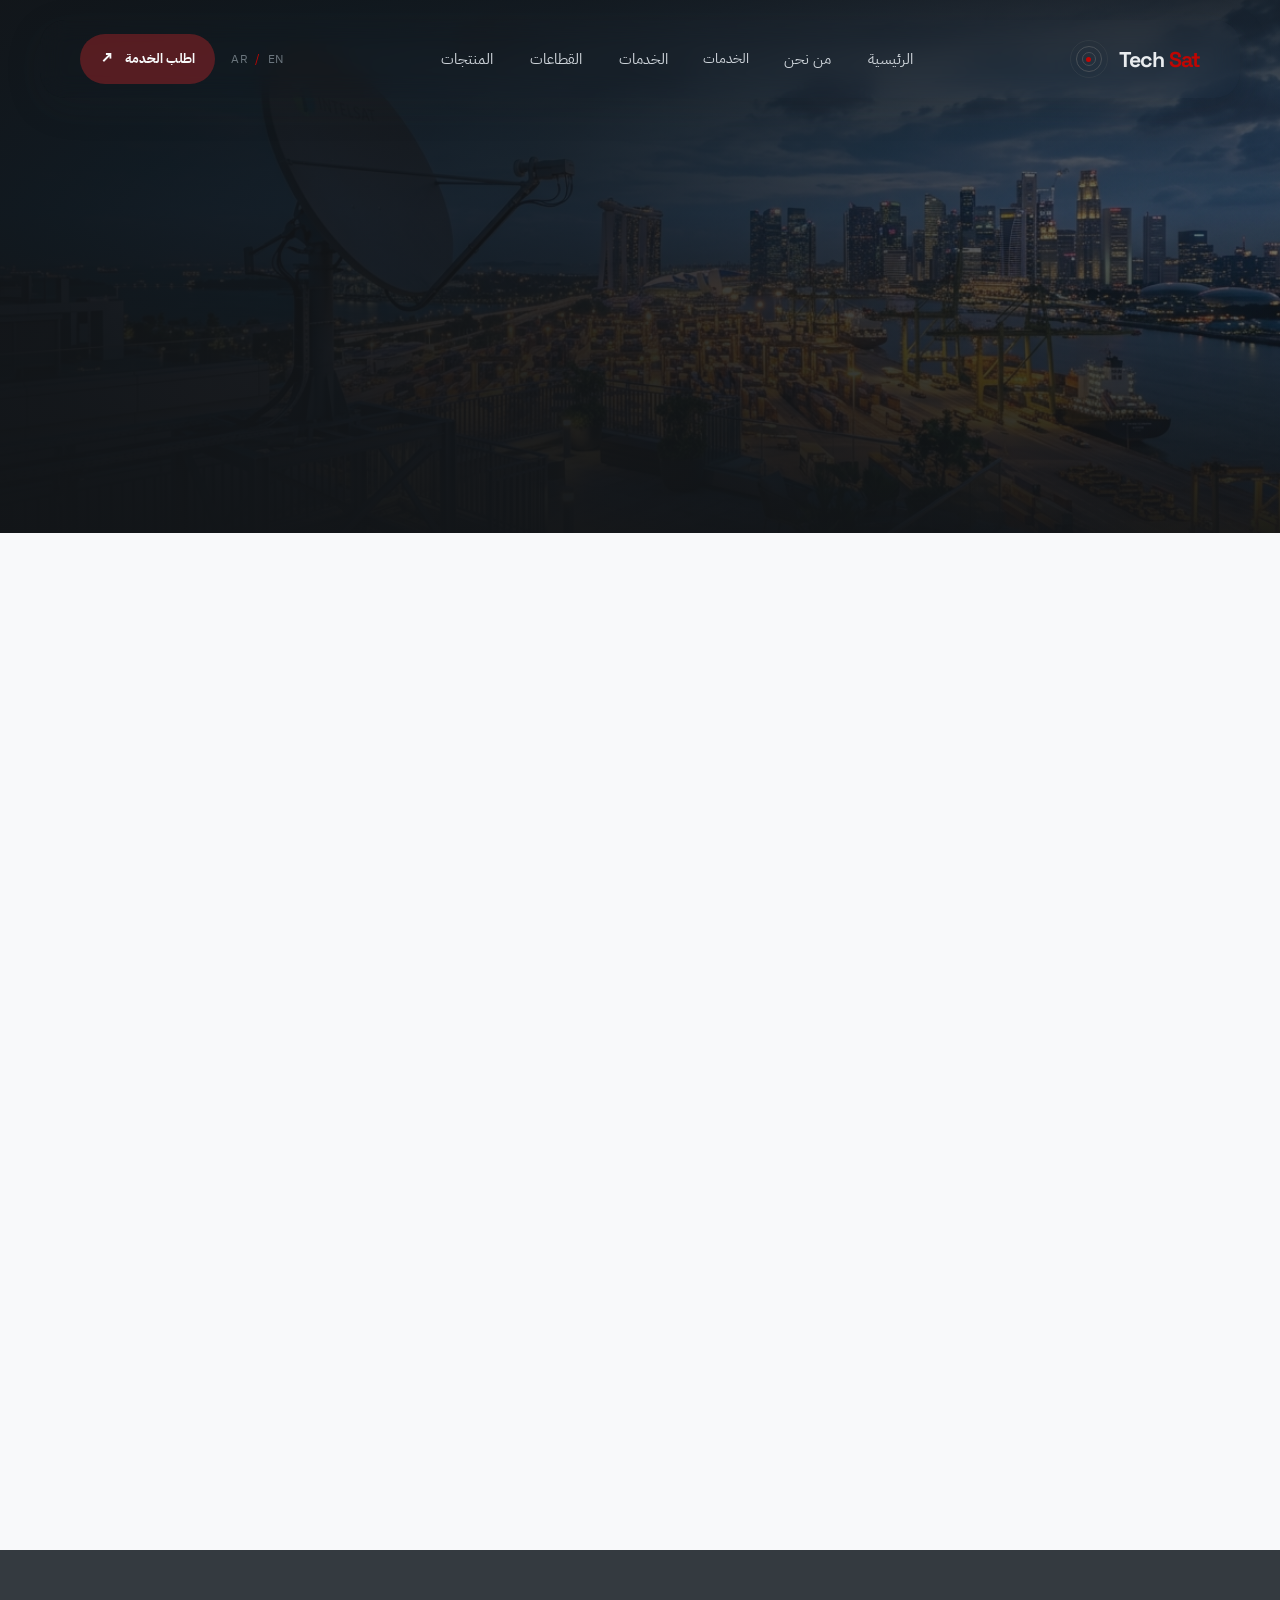
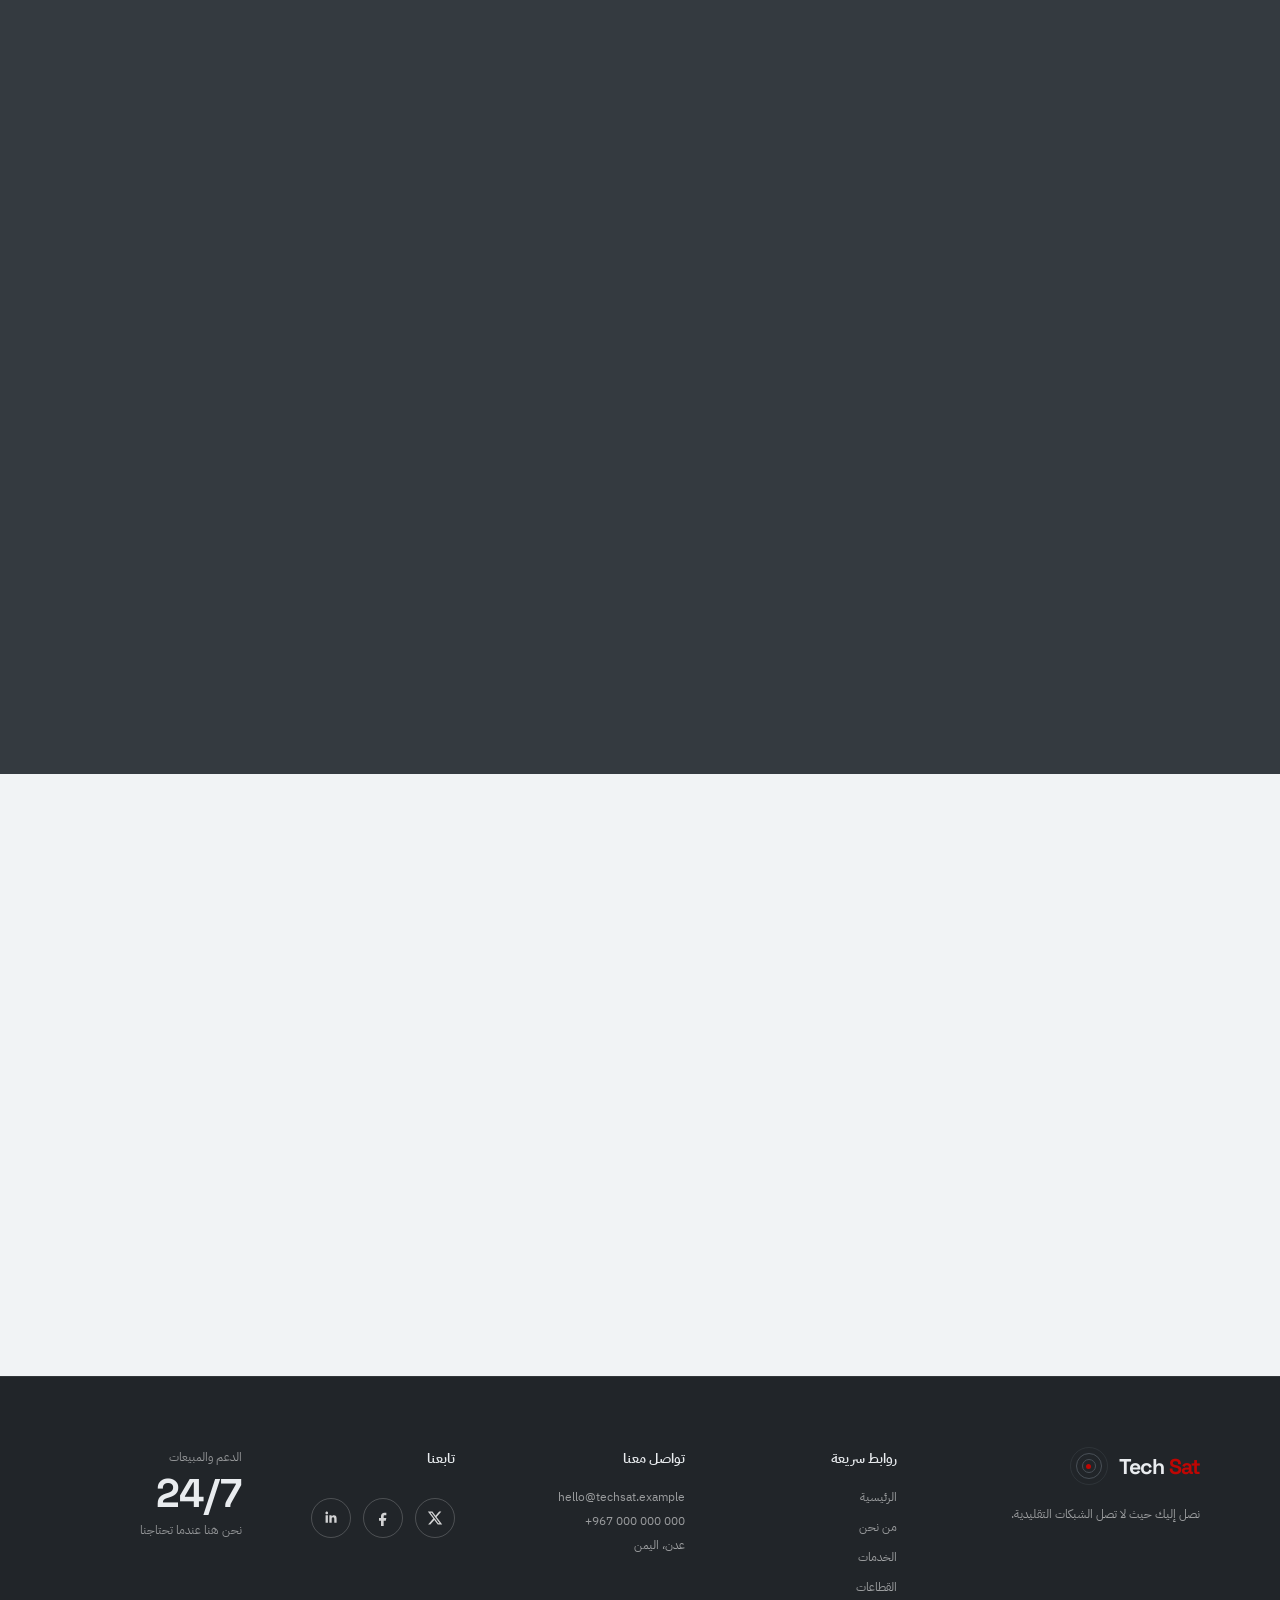
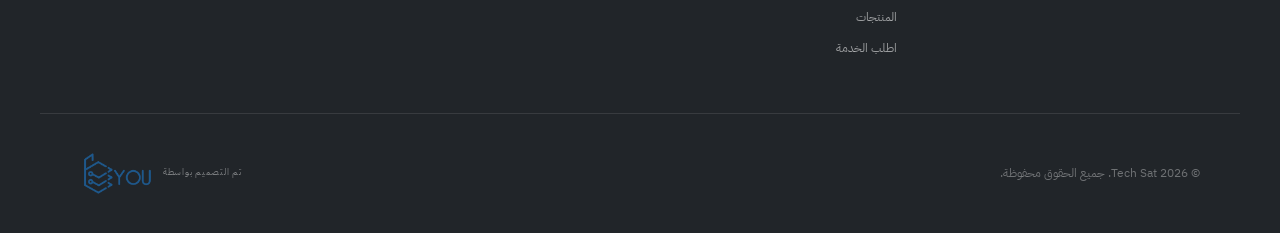
==== commit 38c64137: "Merge branch 'main' into ammar" ====
--- a/industry/corporate.html
+++ b/industry/corporate.html
@@ -22,7 +22,9 @@
 
             <a class="brand" href="../index.html" aria-label="Tech Sat - الرئيسية">
                 <span class="brand-mark" aria-hidden="true">
-                    <span></span><span></span><span></span>
+                    <span></span>
+                    <span></span>
+                    <span></span>
                 </span>
                 <span class="brand-name">Tech <b>Sat</b></span>
             </a>
@@ -38,7 +40,7 @@
 
                 <!-- الخدمات -->
                 <li class="nav-dropdown">
-                    <a class="nav-link dropdown-toggle" href="../index.html#services">
+                    <a class="nav-link dropdown-toggle">
                         الخدمات
                     </a>
                     <div class="dropdown-menu">
@@ -137,7 +139,7 @@
             </div>
 
         </nav>
-        //HEADER
+        
     </header>
     <main>
 
@@ -489,16 +491,15 @@
         </div>
 
         <div class="container footer-bottom">
-    <a href="https://www.facebook.com/youtechnology/" class="designed-by" target="_blank" rel="noopener noreferrer" aria-label="تم التصميم بواسطة يو لتقنية المعلومات">
-        <span class="designed-title">تم التصميم بواسطة</span>
-        <span class="company-name">يو لتقنية المعلومات</span>
-        <img src="../images/you-logo.png" alt="يو لتقنية المعلومات" class="designer-logo">
-    </a>
-
-            <span class="copyright-text">
+
+            <span>
                 © 2026 Tech Sat. جميع الحقوق محفوظة.
             </span>
-        </div>
+
+        <a href="https://www.facebook.com/youtechnology/" class="designed-by" target="_blank" rel="noopener noreferrer" aria-label="تم التصميم بواسطة يو لتقنية المعلومات">
+        <span>تم التصميم بواسطة</span>
+        <img src="../images/you-logo.png" alt="يو لتقنية المعلومات"> </a>
+    </div>
 
     </footer>
 
--- a/footer.css
+++ b/footer.css
@@ -99,13 +99,10 @@
 
 .footer-bottom {
   display: flex;
-  justify-content: center;
-  flex-direction: column;
-  align-items: center;
-  gap: 12px;
-  text-align: center;
-  padding-top: 20px;
-  padding-bottom: 20px;
+  justify-content: space-between;
+  align-items: center;
+  gap: 20px;
+  padding-top: 22px;
   border-top: 1px solid rgba(255, 255, 255, 0.1);
   color: rgba(255, 255, 255, 0.35);
   font-size: 0.72rem;
@@ -165,11 +162,10 @@
 
 /* Designed By */
 .designed-by {
-  display: flex;
-  align-items: center;
-  flex-direction: column;
-  gap: 1px;
-  color: rgba(255, 255, 255, 0.7);
+  display: inline-flex;
+  align-items: center;
+  gap: 8px;
+  color: rgba(255, 255, 255, 0.4);
   text-decoration: none;
   transition: opacity 0.25s ease;
 }
@@ -181,7 +177,7 @@
 }
 
 .designed-by img {
-  width: 90px;
+  width: 75px;
   height: auto;
   display: block;
   opacity: 0.7;
@@ -195,27 +191,6 @@
 .designed-by:hover {
   color: var(--cream);
 }
-.designed-title {
-    font-weight: bold;
-    font-size: 16px;
-    letter-spacing: 0.5px;
-}
-
-.company-name {
-    font-size: 13px;
-    opacity: 0.85;
-}
-
-.designer-logo {
-    margin-top: 2px;
-    height: 36px; 
-    width: auto;
-}
-
-.copyright-text {
-    font-size: 13px;
-    opacity: 0.75;
-}
 
 /*  BREAKPOINTS  */
 
@@ -254,12 +229,10 @@
   }
 
   .footer-bottom {
-    display: flex;
-    flex-direction: column;
+    flex-direction: column-reverse;
     align-items: center;
-    justify-content: center;
     text-align: center;
-    gap: 16px;
+    gap: 12px;
   }
 }
 
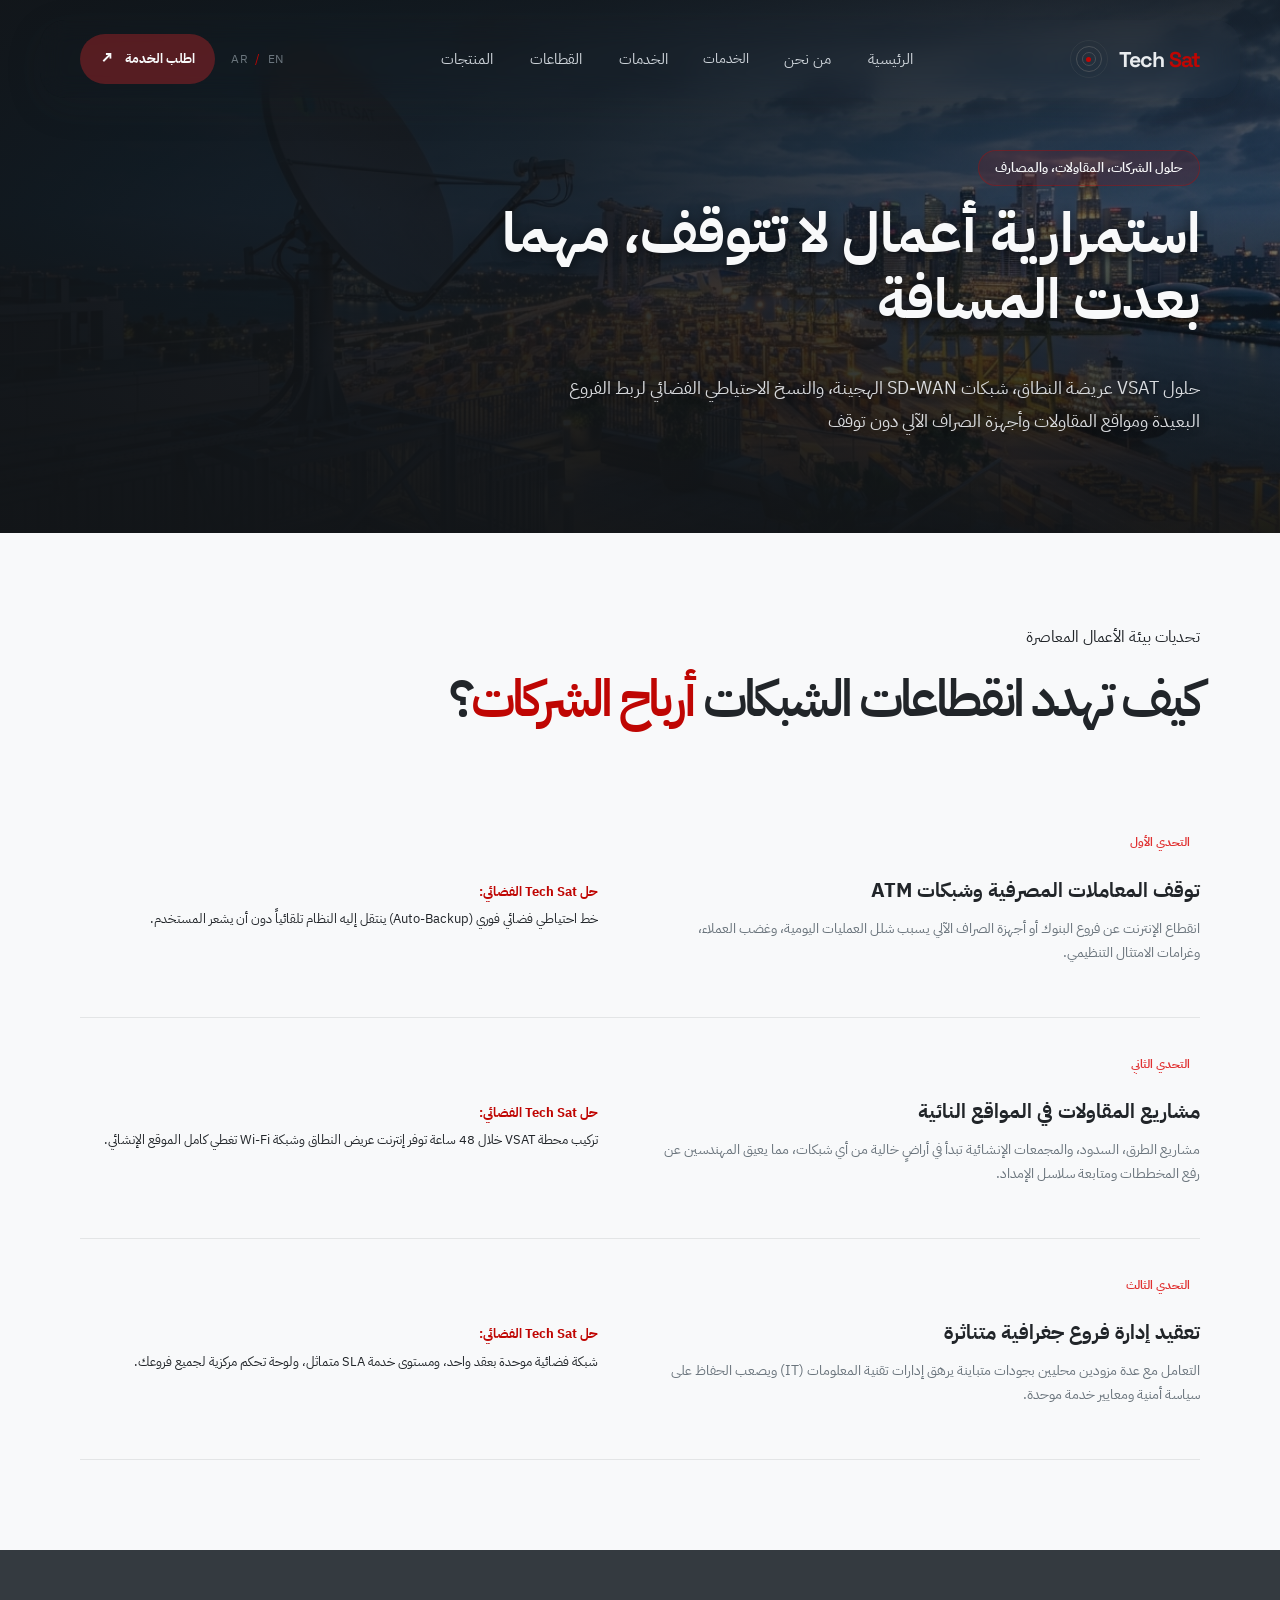
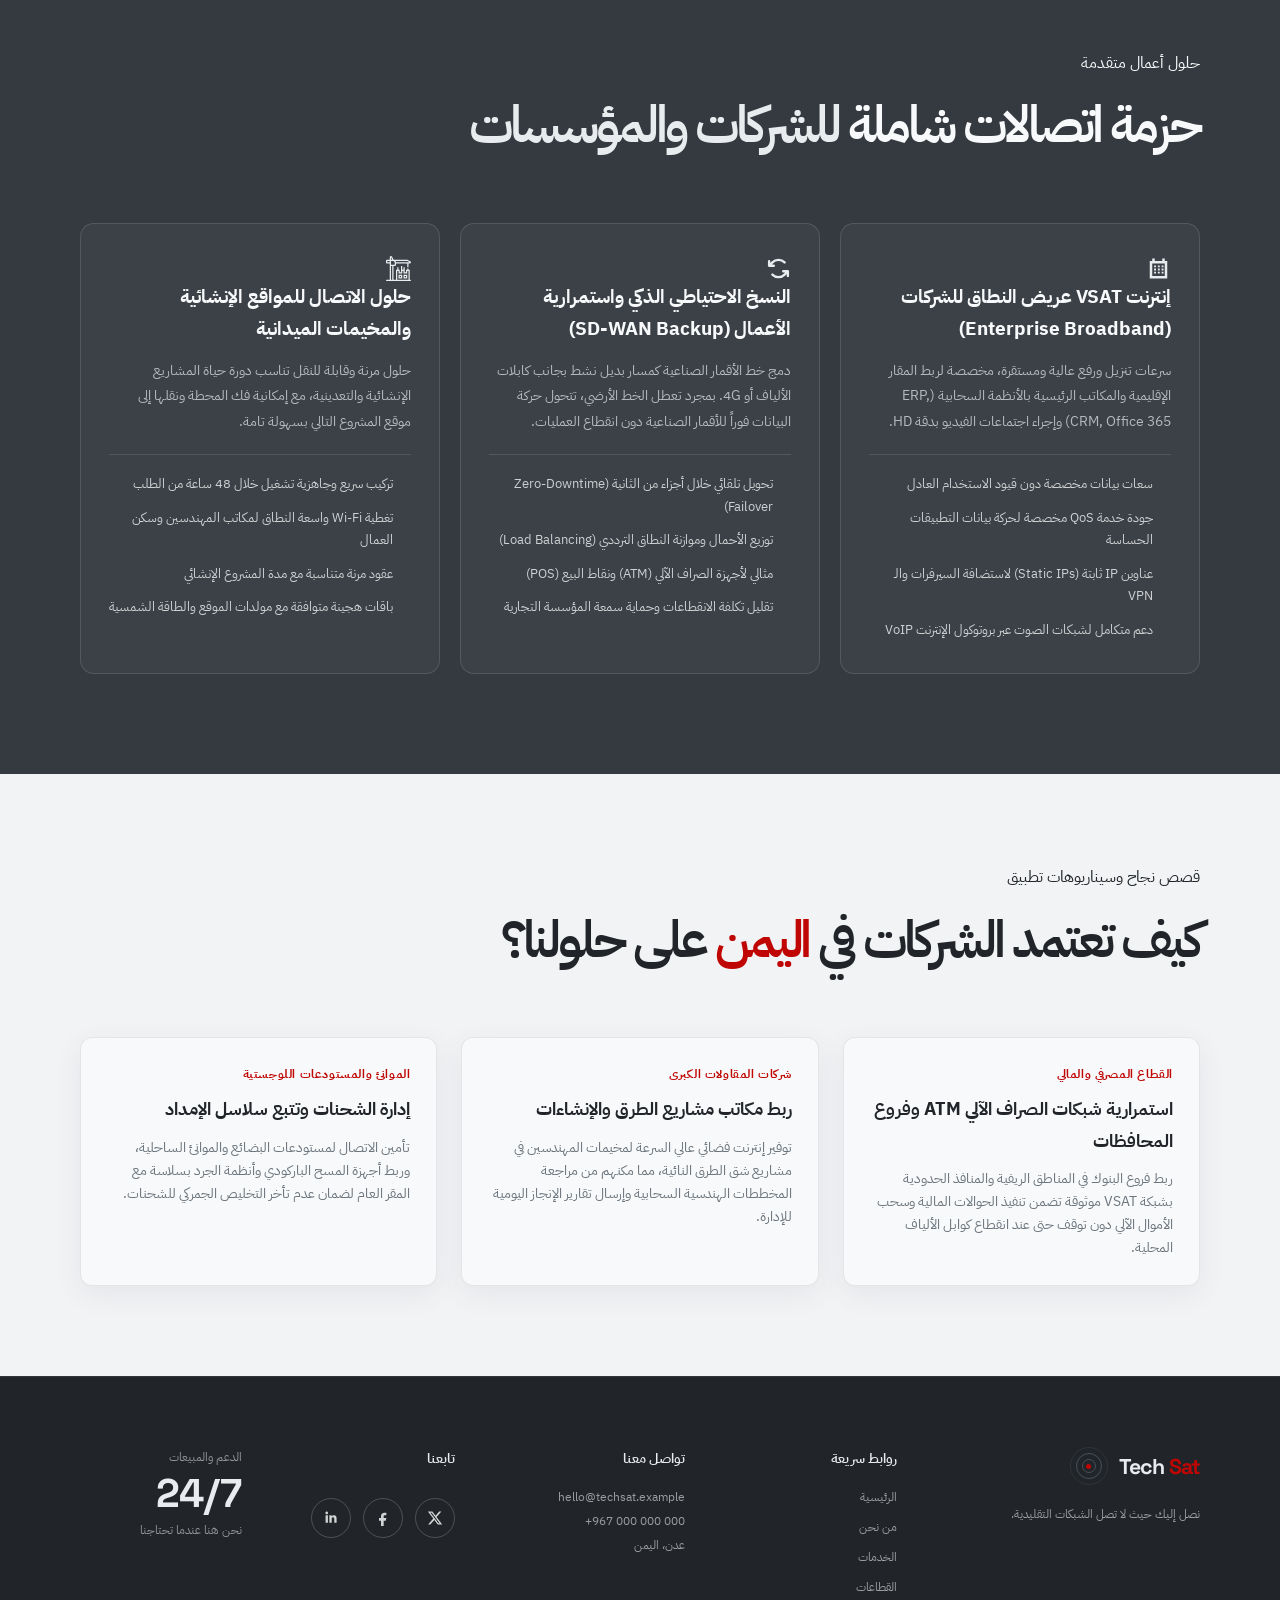
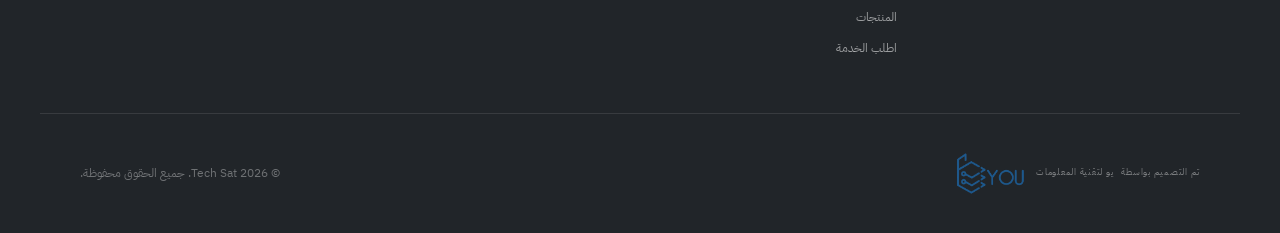
==== commit c7d4b53b: "Refactor VSAT service page layout and styles; enhance responsiveness and accessibility" ====
--- a/industry/corporate.html
+++ b/industry/corporate.html
@@ -491,15 +491,16 @@
         </div>
 
         <div class="container footer-bottom">
-
-            <span>
+    <a href="https://www.facebook.com/youtechnology/" class="designed-by" target="_blank" rel="noopener noreferrer" aria-label="تم التصميم بواسطة يو لتقنية المعلومات">
+        <span class="designed-title">تم التصميم بواسطة</span>
+        <span class="company-name">يو لتقنية المعلومات</span>
+        <img src="../images/you-logo.png" alt="يو لتقنية المعلومات" class="designer-logo">
+    </a>
+
+            <span class="copyright-text">
                 © 2026 Tech Sat. جميع الحقوق محفوظة.
             </span>
-
-        <a href="https://www.facebook.com/youtechnology/" class="designed-by" target="_blank" rel="noopener noreferrer" aria-label="تم التصميم بواسطة يو لتقنية المعلومات">
-        <span>تم التصميم بواسطة</span>
-        <img src="../images/you-logo.png" alt="يو لتقنية المعلومات"> </a>
-    </div>
+        </div>
 
     </footer>
 
--- a/header.css
+++ b/header.css
@@ -495,7 +495,8 @@
     /* Mobile navigation */
 
      .brand {
-        margin: 0;
+       
+      margin: 0;
     }
 
     .navbar {
@@ -651,10 +652,7 @@
 
     /* Mobile actions */
     .nav-actions {
-        display: flex;
-        align-items: center;
-        gap: 0;
-        margin-right: auto;
+        display: none;
     }
 
     .language-switch,
@@ -673,13 +671,14 @@
 
         padding: 0;
         margin-right: auto;
-        margin-left: 8px;
+        margin-left: 0px;
 
         border: 0;
         background: transparent;
 
         color: rgba(155, 34, 38, 0.636);
         cursor: pointer;
+        order: 1;
 
         z-index: 3000;
     }
@@ -746,7 +745,7 @@
     .menu-toggle {
         width: 38px;
         height: 38px;
-        margin-right: 4px;
+        margin-right: auto;
     }
 
     .menu-toggle span {
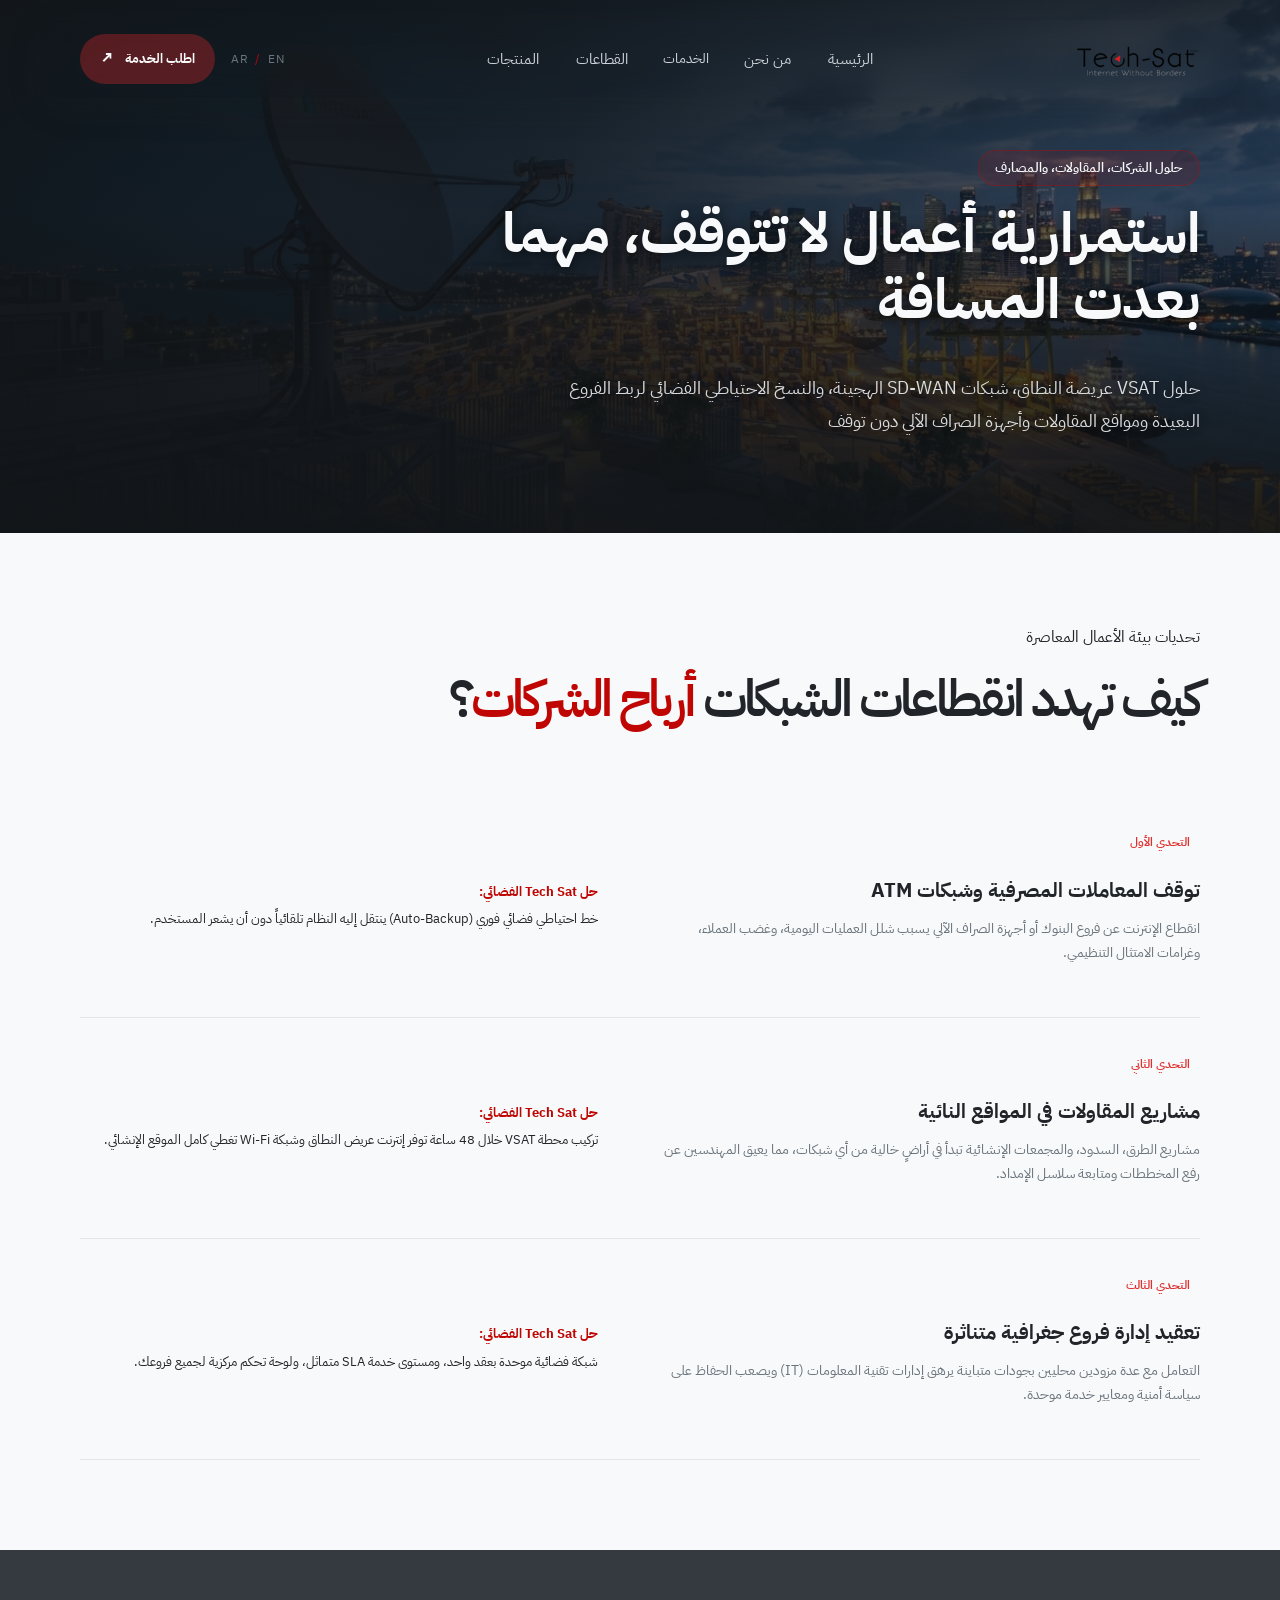
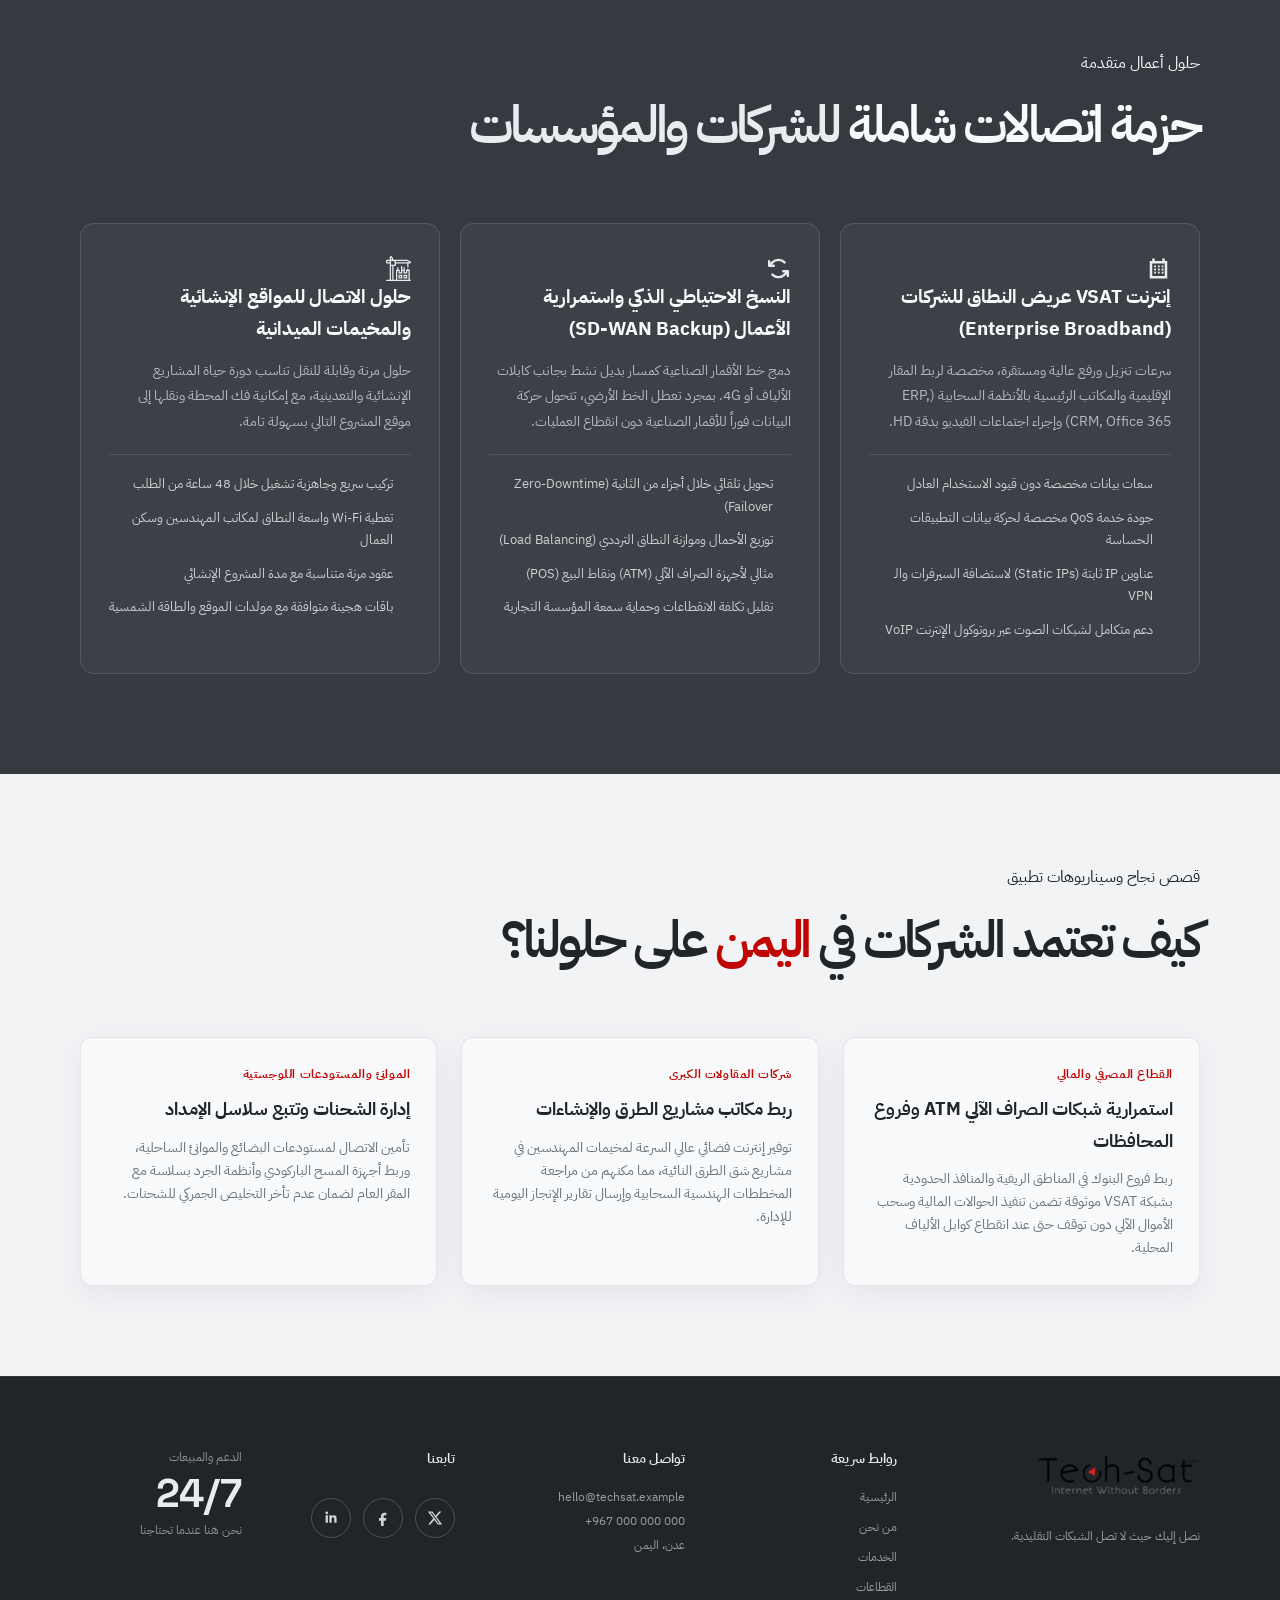
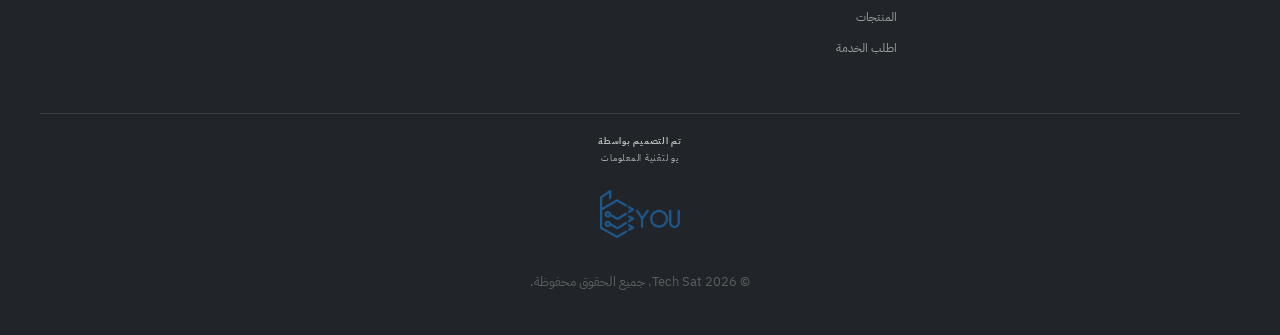
==== commit d9b83085: "Refactor voice-data and vsat service pages: Update navigation branding, remove contact CTA section, " ====
--- a/industry/corporate.html
+++ b/industry/corporate.html
@@ -21,13 +21,9 @@
         <nav class="navbar container" aria-label="التنقل الرئيسي">
 
             <a class="brand" href="../index.html" aria-label="Tech Sat - الرئيسية">
-                <span class="brand-mark" aria-hidden="true">
-                    <span></span>
-                    <span></span>
-                    <span></span>
-                </span>
-                <span class="brand-name">Tech <b>Sat</b></span>
+                <img src="../images/logo.png" alt="Tech Sat Logo" class="header-logo-img">
             </a>
+
 
             <button class="menu-toggle" type="button" aria-label="فتح القائمة" aria-expanded="false"
                 aria-controls="main-menu">
@@ -58,40 +54,6 @@
                         </a>
                     </div>
                 </li>
-
-<li class="nav-dropdown">
-    <button class="nav-link dropdown-toggle">
-        الخدمات
-    </button>
-
-    <div class="dropdown-menu">
-
-        <a href="../services/vsat.html">
-            <div>
-                <strong>VSAT</strong>
-            </div>
-        </a>
-
-        <a href="../services/broadband.html">
-            <div>
-                <strong>النطاق العريض</strong>
-            </div>
-        </a>
-
-        <a href="../services/voice-data.html">
-            <div>
-                <strong>الصوت والبيانات</strong>
-            </div>
-        </a>
-
-        <a href="../services/integration.html">
-            <div>
-                <strong>تكامل الأنظمة</strong>
-            </div>
-        </a>
-
-    </div>
-</li>
 
                 <li class="nav-dropdown">
                     <button class="nav-link dropdown-toggle">القطاعات</button>
@@ -391,27 +353,17 @@
 
         <div class="container footer-grid">
 
-            <div class="footer-brand">
-
-                <a class="brand" href="../index.html">
-
-                    <span class="brand-mark" aria-hidden="true">
-                        <span></span>
-                        <span></span>
-                        <span></span>
-                    </span>
-
-                    <span class="brand-name">
-                        Tech <b>Sat</b>
-                    </span>
-
-                </a>
-
-                <p>
-                    نصل إليك حيث لا تصل الشبكات التقليدية.
-                </p>
-
-            </div>
+                  <div class="footer-brand">
+
+    <a class="brand" href="../index.html">
+        <img src="../images/logo.png" alt="Tech-Sat Logo" class="footer-logo-img">
+    </a>
+
+    <p>
+        نصل إليك حيث لا تصل الشبكات التقليدية.
+    </p>
+
+</div>
 
             <div>
                 <h3>روابط سريعة</h3>
--- a/header.css
+++ b/header.css
@@ -30,6 +30,12 @@
     background: var(--ink);
 
     box-shadow: 0 12px 40px rgba(33, 37, 41, 0.2);
+}
+
+.header-logo-img {
+    height: 38px; 
+    width: auto; 
+    display: block;
 }
 
 
--- a/footer.css
+++ b/footer.css
@@ -99,10 +99,13 @@
 
 .footer-bottom {
   display: flex;
-  justify-content: space-between;
-  align-items: center;
-  gap: 20px;
-  padding-top: 22px;
+  justify-content: center;
+  flex-direction: column;
+  align-items: center;
+  gap: 12px;
+  text-align: center;
+  padding-top: 20px;
+  padding-bottom: 20px;
   border-top: 1px solid rgba(255, 255, 255, 0.1);
   color: rgba(255, 255, 255, 0.35);
   font-size: 0.72rem;
@@ -125,6 +128,13 @@
   flex-shrink: 0;
 }
 
+.footer-logo-img {
+    height: 50px; 
+    width: auto; 
+    display: block;
+  
+}
+
 /* Social Media (Handles HTML class typo fallback) */
 .soical-icons,
 .social-icons {
@@ -162,10 +172,11 @@
 
 /* Designed By */
 .designed-by {
-  display: inline-flex;
-  align-items: center;
-  gap: 8px;
-  color: rgba(255, 255, 255, 0.4);
+  display: flex;
+  align-items: center;
+  flex-direction: column;
+  gap: 1px;
+  color: rgba(255, 255, 255, 0.7);
   text-decoration: none;
   transition: opacity 0.25s ease;
 }
@@ -177,7 +188,7 @@
 }
 
 .designed-by img {
-  width: 75px;
+  width: 90px;
   height: auto;
   display: block;
   opacity: 0.7;
@@ -191,6 +202,27 @@
 .designed-by:hover {
   color: var(--cream);
 }
+.designed-title {
+    font-weight: bold;
+    font-size: 16px;
+    letter-spacing: 0.5px;
+}
+
+.company-name {
+    font-size: 13px;
+    opacity: 0.85;
+}
+
+.designer-logo {
+    margin-top: 2px;
+    height: 36px; 
+    width: auto;
+}
+
+.copyright-text {
+    font-size: 13px;
+    opacity: 0.75;
+}
 
 /*  BREAKPOINTS  */
 
@@ -229,10 +261,12 @@
   }
 
   .footer-bottom {
-    flex-direction: column-reverse;
+    display: flex;
+    flex-direction: column;
     align-items: center;
+    justify-content: center;
     text-align: center;
-    gap: 12px;
+    gap: 16px;
   }
 }
 
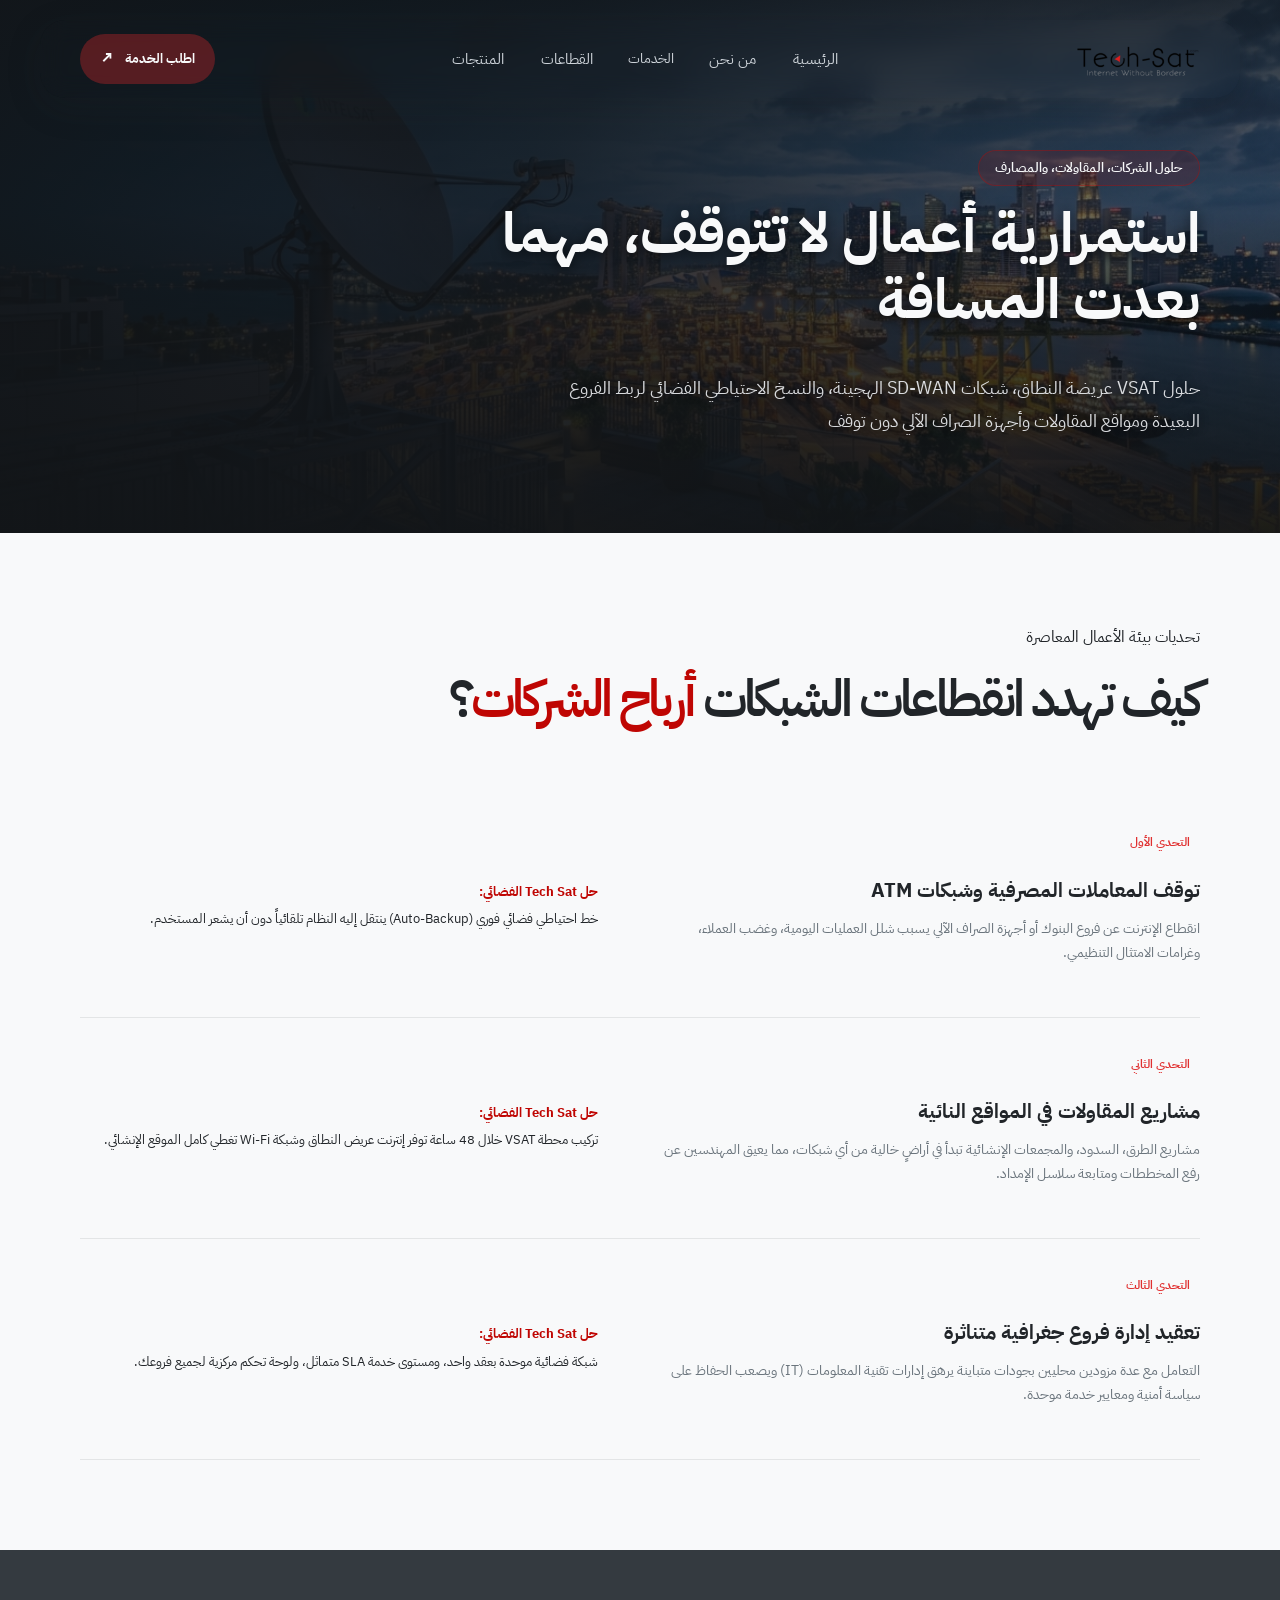
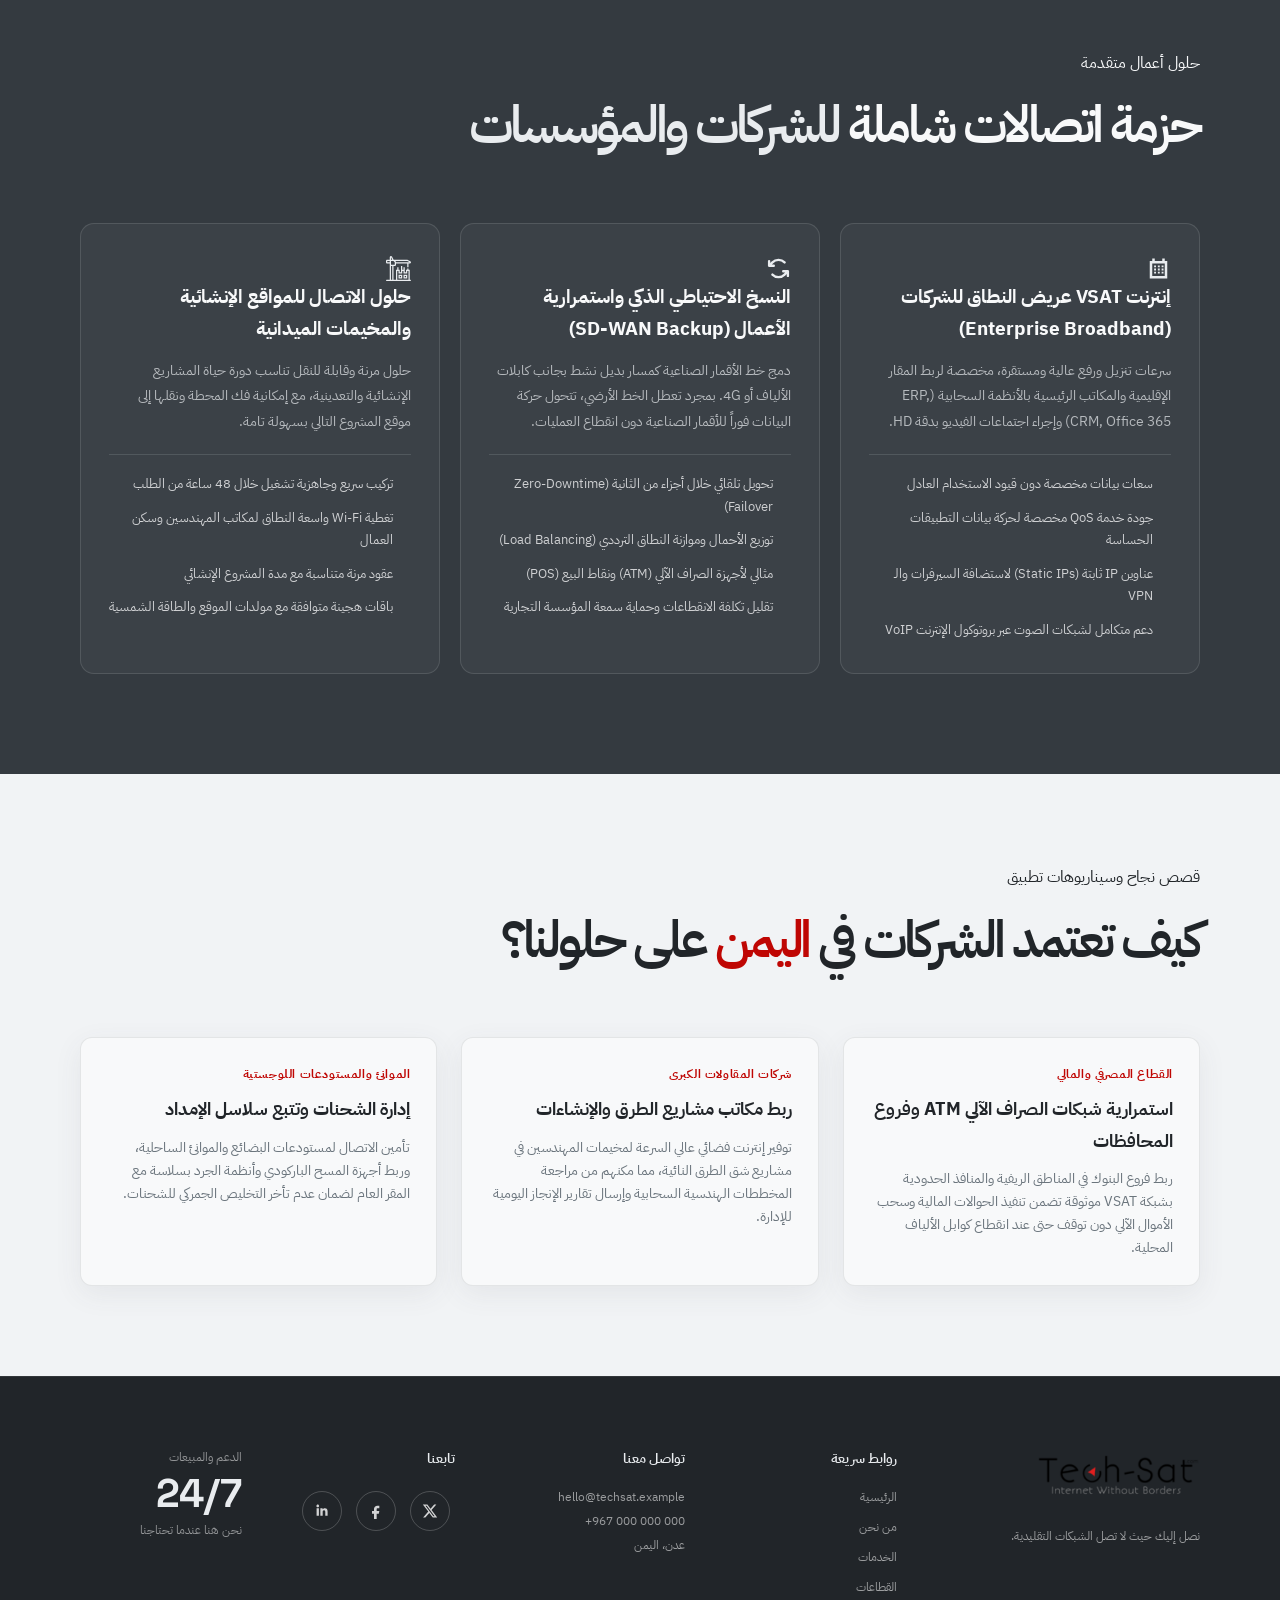
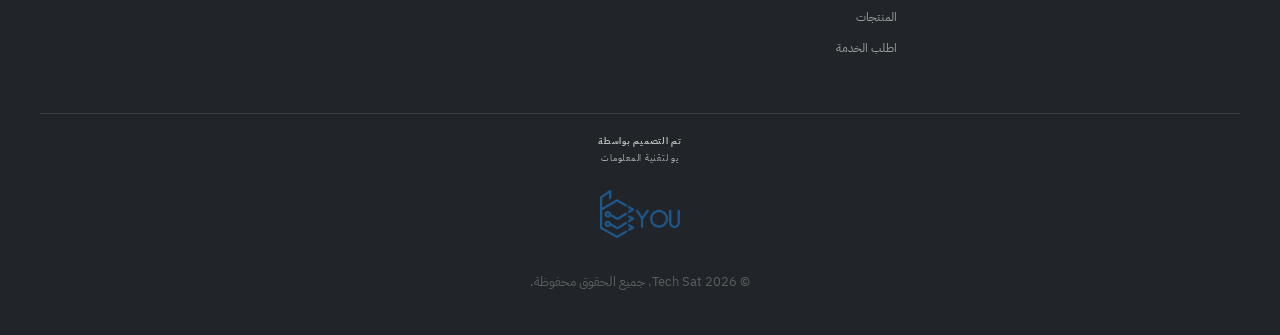
==== commit ba3cb1ca: "footer adjustments" ====
--- a/industry/corporate.html
+++ b/industry/corporate.html
@@ -90,11 +90,9 @@
             </ul>
 
             <div class="nav-actions">
-                <button class="language-switch" type="button" aria-label="تبديل اللغة">
-                    AR <span>/</span> EN
-                </button>
-
-                <a class="header-cta" href="#contact">
+                
+
+                <a class="header-cta" href="../request-service/request-service.html">
                    اطلب الخدمة
                     <span aria-hidden="true">↗</span>
                 </a>
@@ -370,22 +368,22 @@
 
                 <ul>
                     <li>
-                        <a href="index.html#hero">الرئيسية</a>
-                    </li>
-                    <li>
-                        <a href="index.html#about">من نحن</a>
-                    </li>
-                    <li>
-                        <a href="index.html#services">الخدمات</a>
-                    </li>
-                    <li>
-                        <a href="index.html#industries">القطاعات</a>
-                    </li>
-                    <li>
-                        <a href="index.html#products">المنتجات</a>
-                    </li>
-                    <li>
-                        <a href="index.html#contact">اطلب الخدمة</a>
+                        <a href="../index.html#hero">الرئيسية</a>
+                    </li>
+                    <li>
+                        <a href="../index.html#about">من نحن</a>
+                    </li>
+                    <li>
+                        <a href="../index.html#services">الخدمات</a>
+                    </li>
+                    <li>
+                        <a href="../index.html#industries">القطاعات</a>
+                    </li>
+                    <li>
+                        <a href="../Products/PR1.html">المنتجات</a>
+                    </li>
+                    <li>
+                        <a href="index.html../request-service/request-service.html">اطلب الخدمة</a>
                     </li>
                 </ul>
             </div>
--- a/tech-sat.css
+++ b/tech-sat.css
@@ -998,6 +998,33 @@
   font-size: 2rem;
 }
 
+.industry-symbol svg {
+    width: 32px;
+    height: 32px;
+    stroke: currentColor;
+    display: inline-block;
+    vertical-align: middle;
+}
+
+.industry-card i.arrow-icon {
+    display: inline-flex;
+    align-items: center;
+    justify-content: center;
+    font-style: normal;
+}
+
+.industry-card i.arrow-icon svg {
+    width: 16px;
+    height: 16px;
+    stroke: currentColor;
+    transition: transform 0.2s ease-in-out;
+}
+
+
+.industry-card:hover i.arrow-icon svg {
+    transform: translate(-2px, -2px); 
+}
+
 .industry-card strong {
   font-size: 1.4rem;
 }
--- a/footer.css
+++ b/footer.css
@@ -138,7 +138,7 @@
 /* Social Media (Handles HTML class typo fallback) */
 .soical-icons,
 .social-icons {
-  display: flex;
+  /*display: flex;*/
   align-items: center;
   gap: 12px;
   flex-wrap: wrap;
@@ -155,6 +155,7 @@
   color: rgba(255, 255, 255, 0.8);
   text-decoration: none;
   transition: all 0.25s ease;
+  margin: 5px;
 }
 
 .social-icon svg {
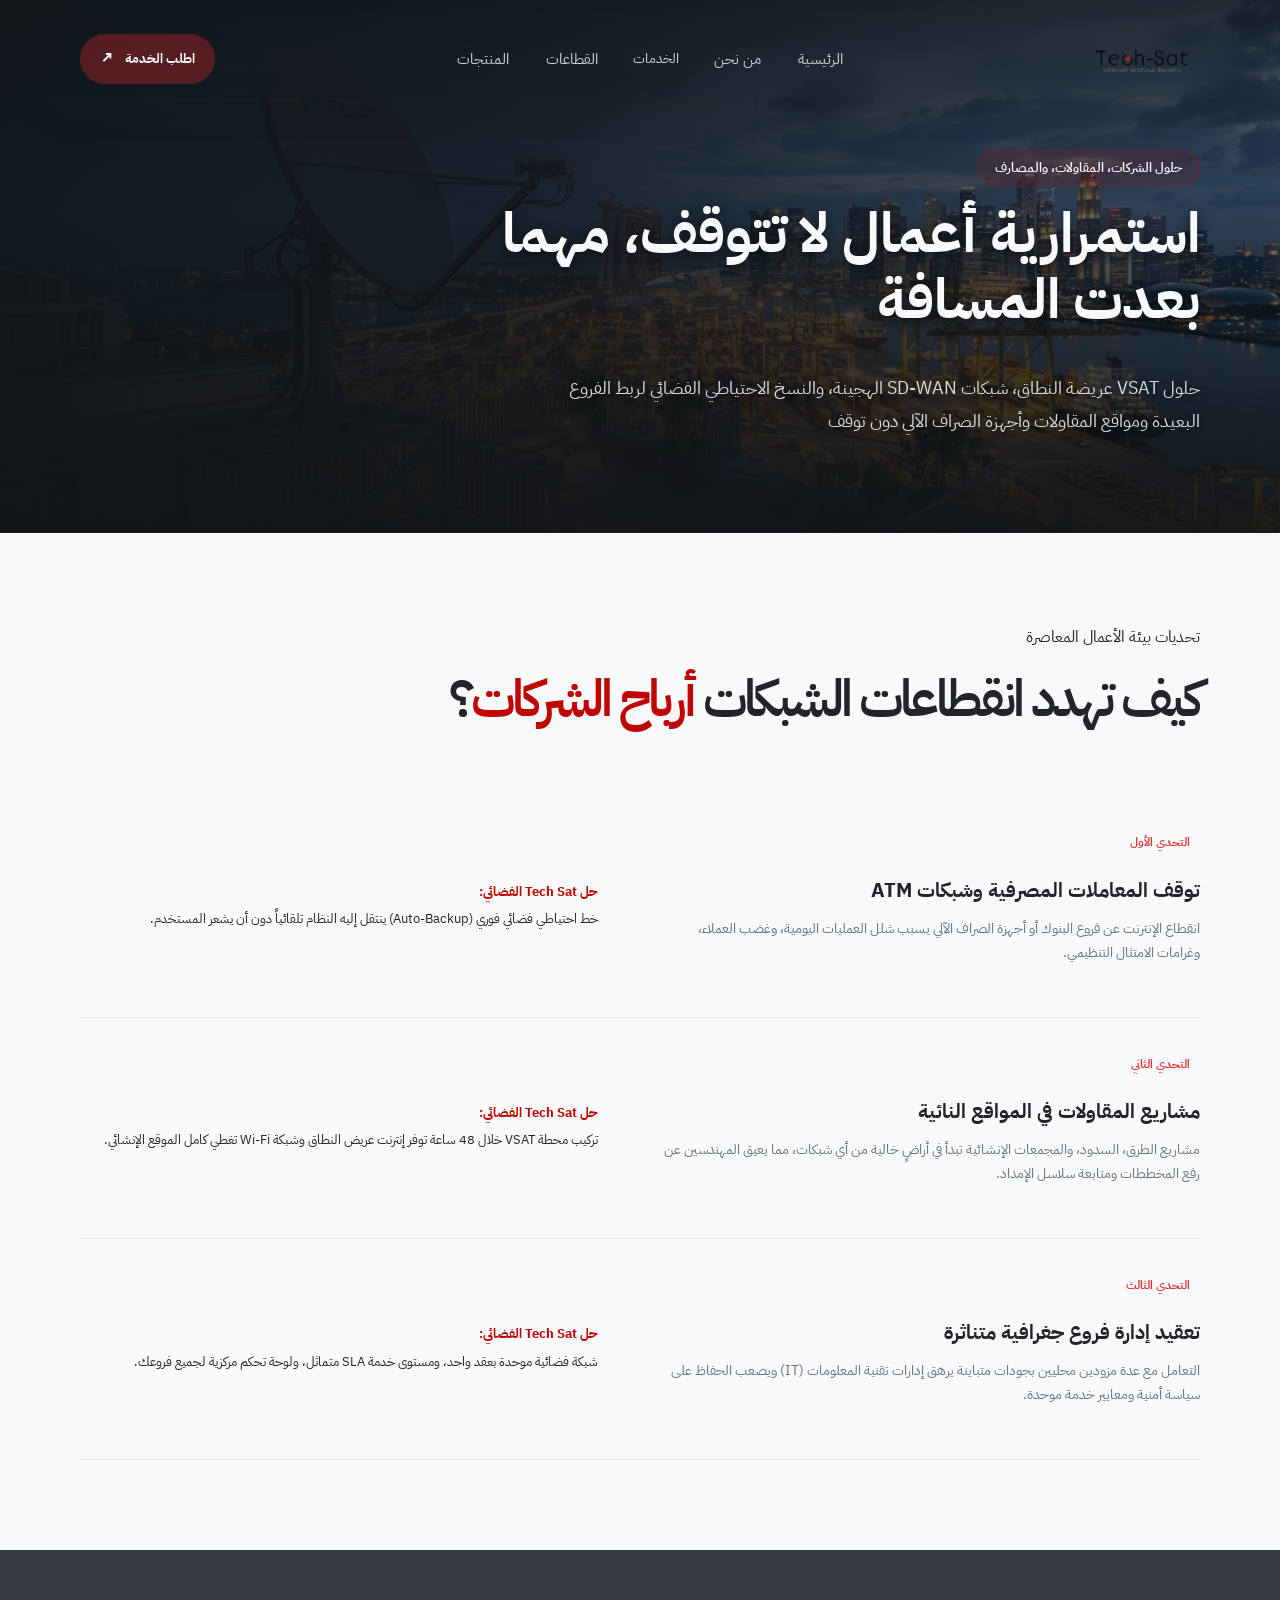
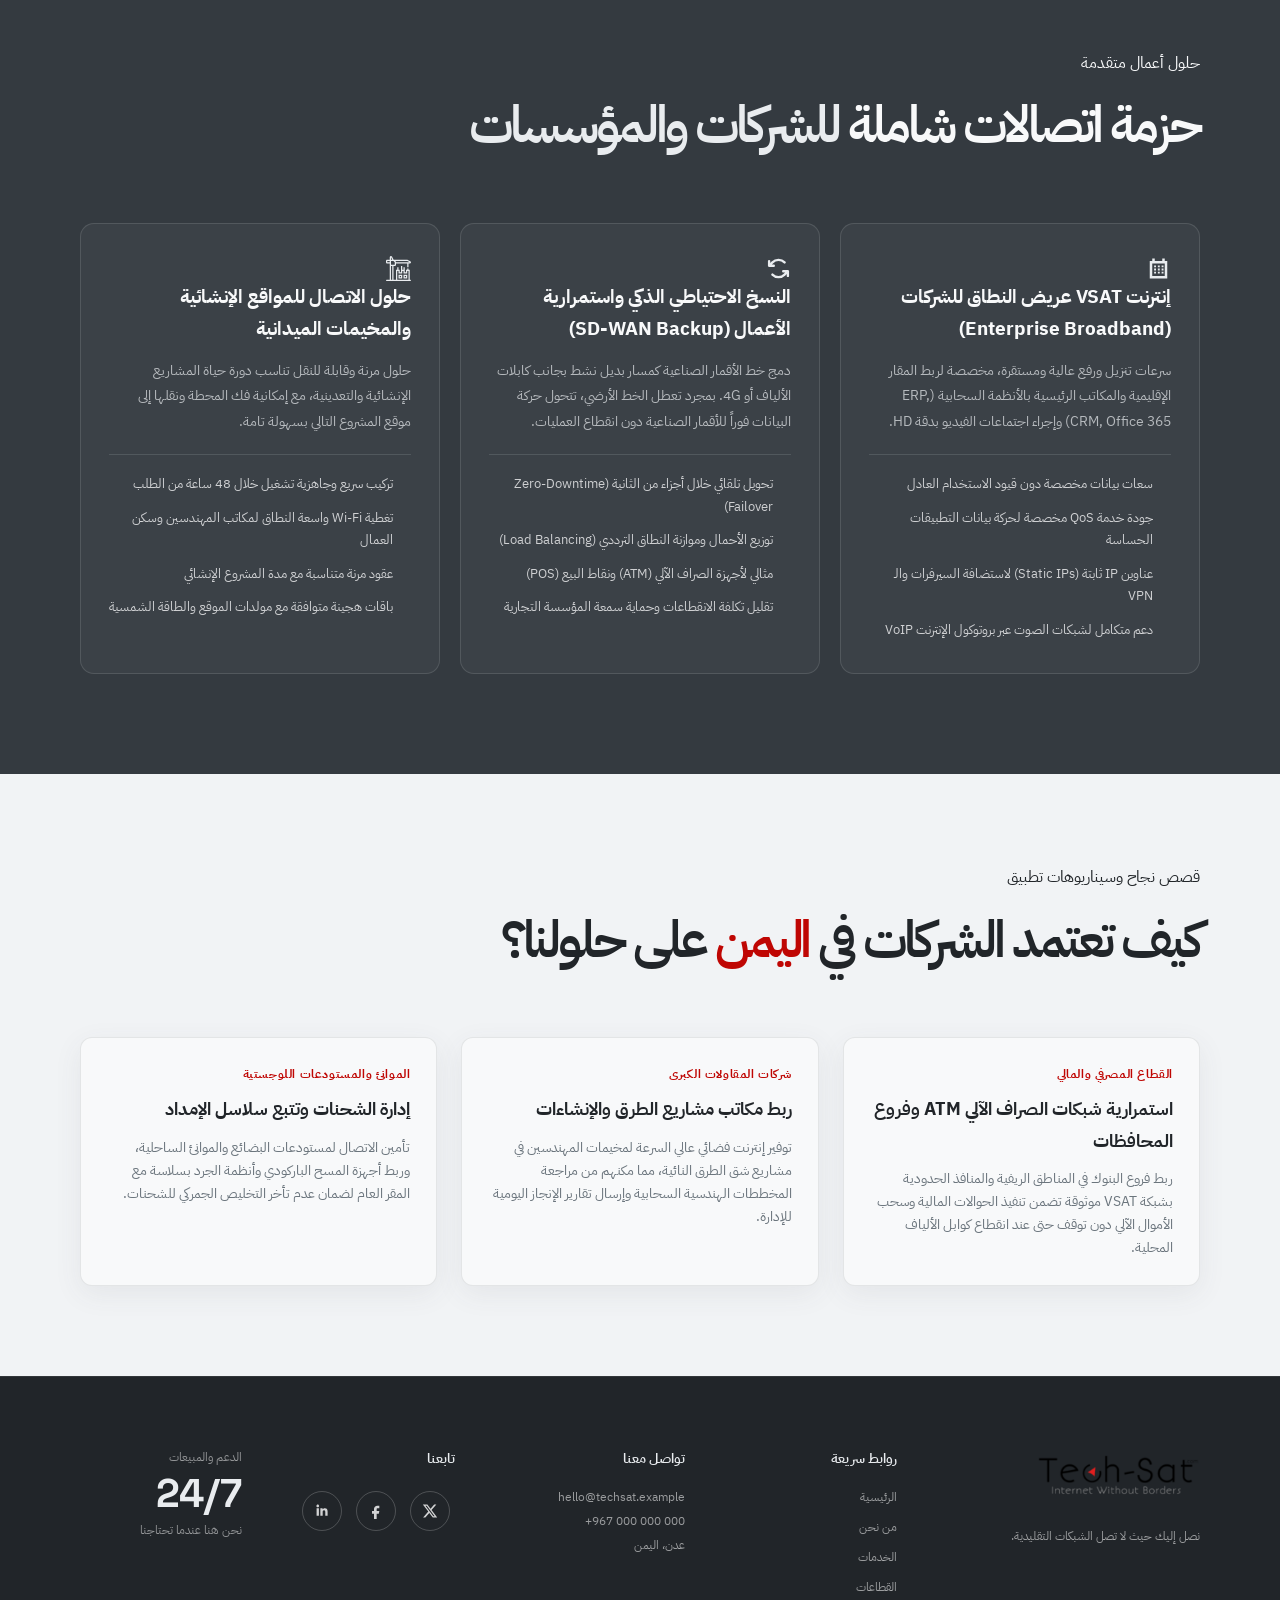
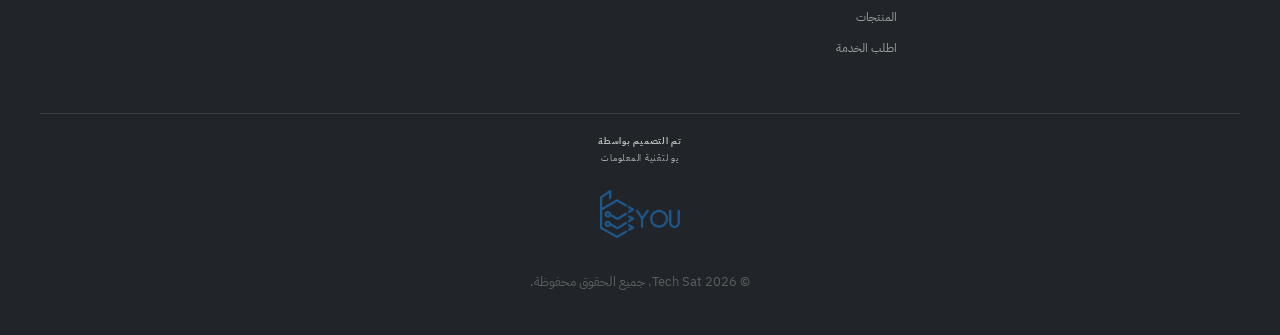
==== commit 53cc12bc: "Fix incorrect link to request service page in corporate.html" ====
--- a/industry/corporate.html
+++ b/industry/corporate.html
@@ -383,7 +383,7 @@
                         <a href="../Products/PR1.html">المنتجات</a>
                     </li>
                     <li>
-                        <a href="index.html../request-service/request-service.html">اطلب الخدمة</a>
+                        <a href="../request-service/request-service.html">اطلب الخدمة</a>
                     </li>
                 </ul>
             </div>
@@ -410,12 +410,11 @@
                     </h3>
 
                     <div class="social-icons">
-                            <a href="#" class="social-icon">
+                            <a href="https://www.x.com" class="social-icon">
                                 <svg viewBox="0 0 24 24" aria-hidden="true">
                                      <path d="M18.244 2.25h3.308l-7.227 8.26 8.502 11.24h-6.657l-5.214-6.817-5.964 6.817H1.684l7.73-8.835L1.254 2.25H8.08l4.713 6.231L18.244 2.25Zm-1.161 17.52h1.833L7.084 4.126H5.117L17.083 19.77Z"/>
                                  </svg>
                             </a>
-
                             <a href="https://www.facebook.com/profile.php?id=100064730084237" class="social-icon">
                                 <svg viewBox="0 0 24 24" aria-hidden="true">
                                     <path d="M14 8h3V4h-3c-2.8 0-5 2.2-5 5v3H6v4h3v8h4v-8h3.2l.8-4H13V9c0-.6.4-1 1-1Z"/>
--- a/tech-sat.css
+++ b/tech-sat.css
@@ -1179,9 +1179,12 @@
   outline: none;
 }
 
+
+
 .why-point.is-selected p strong {
   color: var(--green);
 }
+
 /* ============================================================
    توهج الخيار النشط في "لماذا Tech Sat"
    ============================================================ */
--- a/header.css
+++ b/header.css
@@ -33,9 +33,22 @@
 }
 
 .header-logo-img {
-    height: 38px; 
-    width: auto; 
+    height: 38px;
+    width: auto;
     display: block;
+    padding: 4px 8px;
+    border-radius: 8px;
+
+    transition:
+        background 0.4s ease,
+        filter 0.4s ease;
+}
+
+.site-header.scrolled .header-logo-img {
+    filter: drop-shadow(
+        0 0px 6px
+        rgb(255, 255, 255)
+    );
 }
 
 
